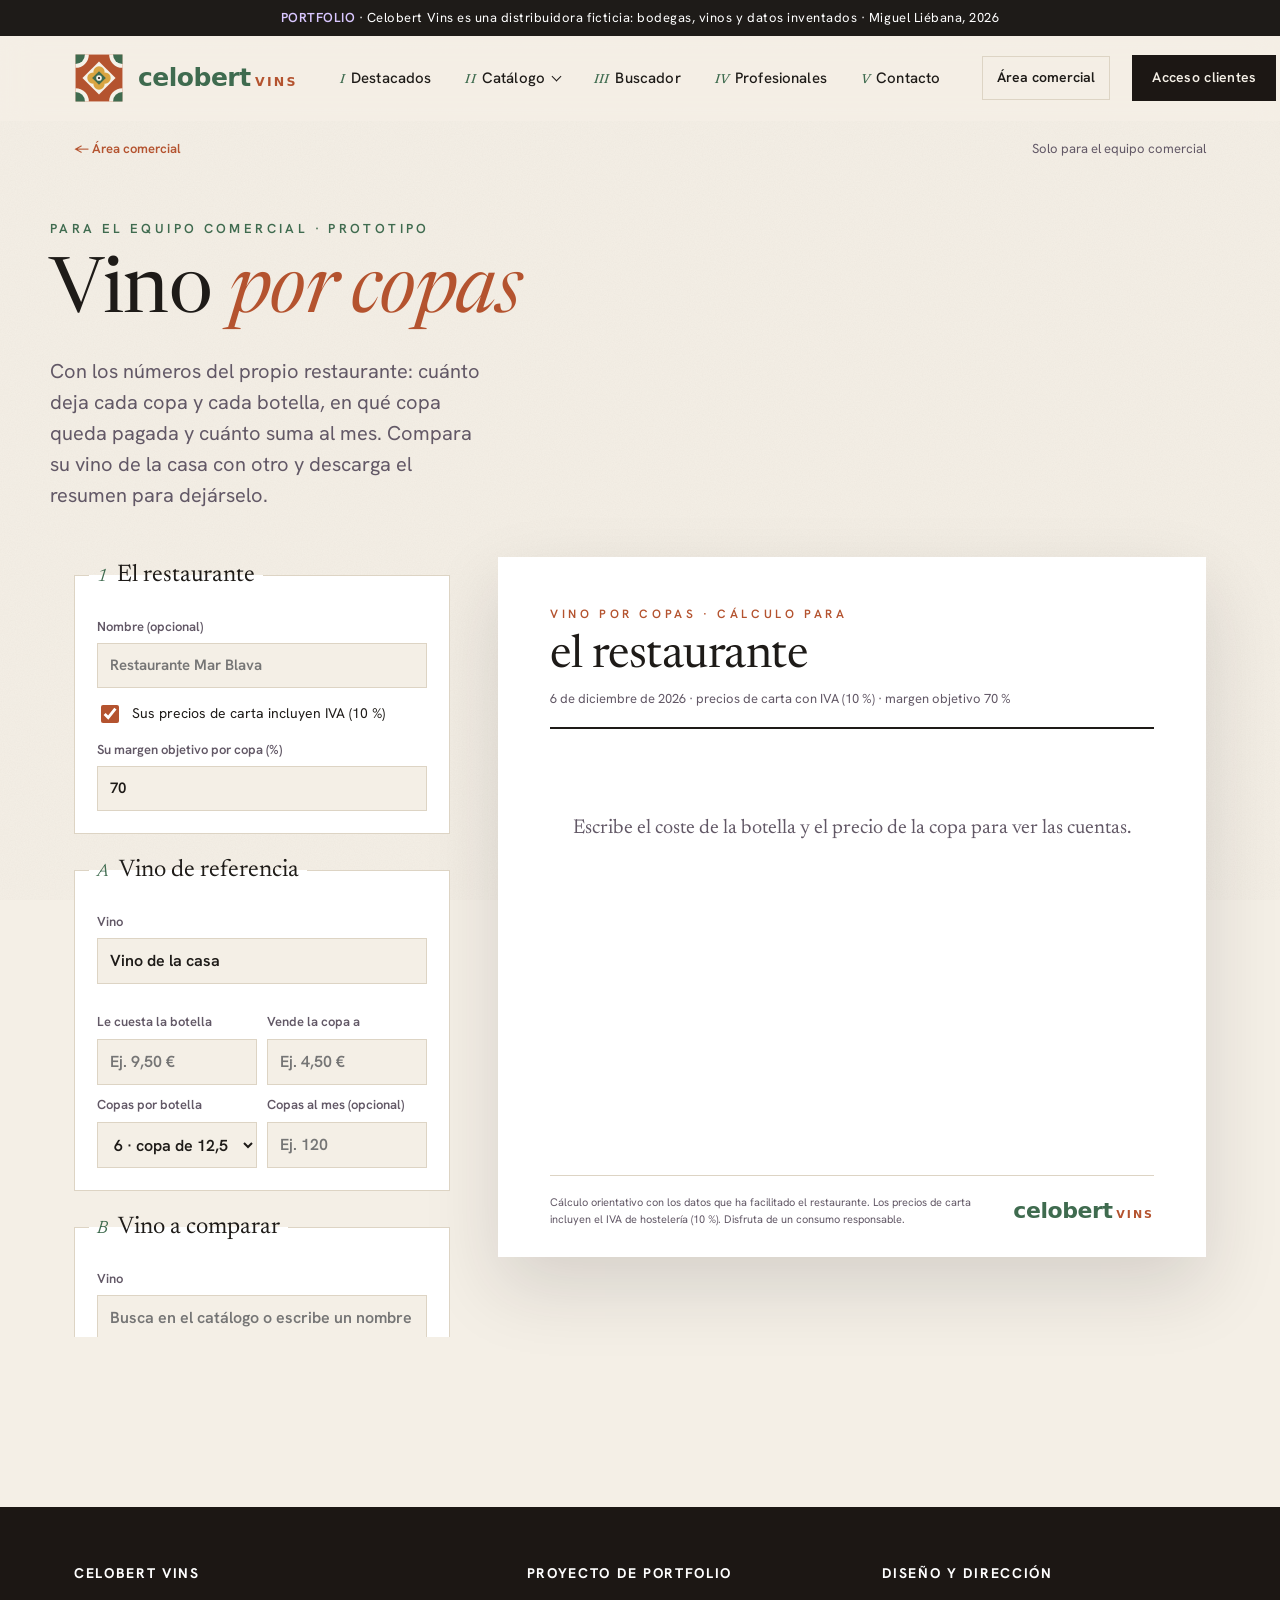
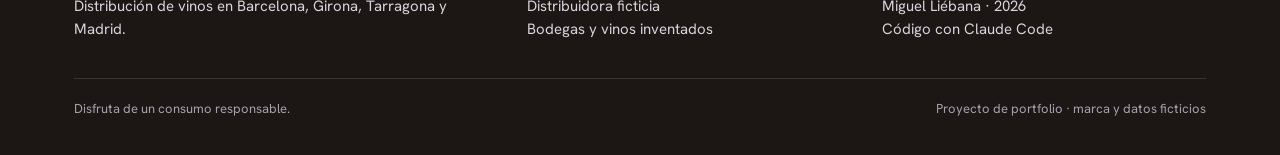
==== calculadora.html @ 27b7e209 "Área comercial y calculadora de vino por copas Co-Authored-By: Claude Opus 5.5 <noreply@anthropic.co" ====
<!doctype html>
<html lang="es">
<head>
  <meta charset="utf-8" />
  <meta name="viewport" content="width=device-width, initial-scale=1" />
  <meta name="robots" content="noindex, nofollow" />
  <title>Vino por copas · Celobert Vins (portfolio)</title>
  <link rel="preconnect" href="https://fonts.googleapis.com" />
  <link rel="preconnect" href="https://fonts.gstatic.com" crossorigin />
  <link href="https://fonts.googleapis.com/css2?family=Newsreader:ital,opsz,wght@0,6..72,300..700;1,6..72,300..700&family=Hanken+Grotesk:ital,wght@0,400..700;1,400..700&display=swap" rel="stylesheet" />
  <link rel="stylesheet" href="styles.css" />
</head>
<body class="cp-page" data-brand="celobert" data-brand-name="Celobert Vins" data-brand-word="celobert<small>vins</small>">
  <div class="proposal"><b>PORTFOLIO</b> · Celobert Vins es una distribuidora ficticia: bodegas, vinos y datos inventados · Miguel Liébana, 2026</div>
  <header class="top" id="top"></header>

  <main>
    <nav class="team-crumb wrap" aria-label="Área comercial"><a href="comerciales.html">← Área comercial</a><span>Solo para el equipo comercial</span></nav>
    <section class="pp-hero wrap">
      <p class="kicker">Para el equipo comercial · prototipo</p>
      <h1>Vino <em>por copas</em></h1>
      <p class="lead">Con los números del propio restaurante: cuánto deja cada copa y cada botella, en qué copa queda pagada y cuánto suma al mes. Compara su vino de la casa con otro y descarga el resumen para dejárselo.</p>
    </section>
    <section class="pp-layout wrap">
      <aside class="pp-editor" aria-label="Datos del cálculo">
        <fieldset class="cc-step">
          <legend><span>1</span> El restaurante</legend>
          <label class="cc-row">Nombre (opcional)<input id="cp-cliente" placeholder="Restaurante Mar Blava" /></label>
          <label class="cv-check"><input type="checkbox" id="cp-iva" /> Sus precios de carta incluyen IVA (10 %)</label>
          <label class="cc-row">Su margen objetivo por copa (%)<input id="cp-objetivo" inputmode="numeric" placeholder="70" /></label>
        </fieldset>
        <div id="cp-vinos" class="cp-vinos"></div>
        <div class="pp-actions">
          <button type="button" class="btn solid" id="cp-pdf">Descargar el resumen (PDF)</button>
          <button type="button" class="btn ghost" id="cp-reset">Empezar de nuevo</button>
        </div>
        <p class="cc-hint">Todos los datos los pone el restaurante: aquí no hay precios de tarifa ni cifras nuestras.</p>
      </aside>
      <div class="cp-wrap"><article class="cp-sheet" id="cp-sheet" aria-live="polite"></article></div>
    </section>
  </main>
  <footer class="foot" id="contacto">
    <div class="wrap">
      <div class="cols">
        <div><h4>Celobert Vins</h4><p>Distribución de vinos en Barcelona, Girona, Tarragona y Madrid.</p></div>
        <div><h4>Proyecto de portfolio</h4><p>Distribuidora ficticia<br />Bodegas y vinos inventados</p></div>
        <div><h4>Diseño y dirección</h4><p>Miguel Liébana · 2026<br />Código con Claude Code</p></div>
      </div>
      <div class="legal"><span>Disfruta de un consumo responsable.</span><span>Proyecto de portfolio · marca y datos ficticios</span></div>
    </div>
  </footer>

  <script src="catalogo-data.js"></script>
  <script src="carta-data.js"></script>
  <script src="fichas.js"></script>
  <script src="nav.js"></script>
  <script src="marca.js"></script>
  <script src="assets/vendor/html2canvas.min.js"></script>
  <script src="assets/vendor/jspdf.umd.min.js"></script>
  <script src="calculadora.js"></script>
</body>
</html>
---- styles.css ----
/* Celobert Vins (distribuidora ficticia, portfolio) · cal, terracota de baldosa, verde de patio y ocre */
:root {
  --paper: #faf8f4;
  --paper-2: #f2eee6;
  --ink: #1e1b18;
  --ink-2: #5d5563;
  --line: #e6e0d6;
  --purple: #b4532f;
  --purple-2: #c96b45;
  --olive: #3f6b4f;
  --olive-soft: #dfe7d8;
  --serif: "Newsreader", Georgia, serif;
  --sans: "Inter", system-ui, -apple-system, sans-serif;
  --radius: 18px;
  --wrap: 1180px;
}
* { box-sizing: border-box; }
html { scroll-behavior: smooth; }
body { margin: 0; background: var(--paper); color: var(--ink); font-family: var(--sans); font-size: 17px; line-height: 1.55; -webkit-font-smoothing: antialiased; }
img, video { max-width: 100%; display: block; }
a { color: inherit; }
.wrap { max-width: var(--wrap); margin: 0 auto; padding: 0 24px; }

/* franja de propuesta */
.proposal { background: var(--ink); color: #fff; font-size: 13px; letter-spacing: 0.04em; text-align: center; padding: 8px 16px; }
.proposal b { color: #d9c7ff; font-weight: 600; }

/* cabecera */
.top { position: sticky; top: 0; z-index: 10; background: rgba(250, 248, 244, 0.92); backdrop-filter: blur(10px); border-bottom: 1px solid var(--line); }
.top .wrap { display: flex; align-items: center; justify-content: space-between; height: 76px; gap: 16px; }
.brand img { height: 48px; width: auto; mix-blend-mode: multiply; } /* el logo tiene fondo blanco: se funde con el papel */
.nav { display: flex; gap: 28px; font-size: 15px; font-weight: 500; }
.nav a { text-decoration: none; color: var(--ink-2); }
.nav a:hover, .nav a.on { color: var(--purple); }
.pro-btn { text-decoration: none; font-size: 14px; font-weight: 600; color: #fff; background: var(--purple); padding: 10px 18px; border-radius: 999px; white-space: nowrap; }

/* tipografía */
h1, h2, h3 { font-family: var(--serif); font-weight: 500; line-height: 1.08; letter-spacing: -0.01em; margin: 0; }
.kicker { font-size: 13px; font-weight: 600; letter-spacing: 0.22em; text-transform: uppercase; color: var(--olive); margin: 0 0 14px; }
.lead { font-size: 20px; color: var(--ink-2); max-width: 40ch; }

/* botones */
.btn { display: inline-flex; align-items: center; gap: 8px; text-decoration: none; font-weight: 600; font-size: 15px; padding: 13px 22px; border-radius: 999px; border: 1.5px solid var(--purple); color: var(--purple); background: transparent; cursor: pointer; }
.btn.solid { background: var(--purple); color: #fff; }
.btn:hover { transform: translateY(-1px); }
.btns { display: flex; flex-wrap: wrap; gap: 12px; margin-top: 28px; }

/* portada */
.hero { padding: 90px 0 70px; position: relative; overflow: hidden; }
.hero h1 { font-size: clamp(44px, 7vw, 92px); max-width: 13ch; }
.hero h1 em { color: var(--purple); font-style: italic; }
.hero .lead { margin-top: 24px; }
.hero .mandala { position: absolute; right: -120px; top: 40px; width: 560px; opacity: 0.08; pointer-events: none; }
.section { padding: 80px 0; border-top: 1px solid var(--line); }
.section-head { display: flex; justify-content: space-between; align-items: end; gap: 24px; margin-bottom: 36px; flex-wrap: wrap; }
.section-head h2 { font-size: clamp(32px, 4vw, 48px); }

/* tarjetas de vino */
.cards { display: grid; grid-template-columns: repeat(3, 1fr); gap: 24px; }
.card { text-decoration: none; background: #fff; border: 1px solid var(--line); border-radius: var(--radius); overflow: hidden; display: flex; flex-direction: column; transition: transform 0.25s, box-shadow 0.25s; }
.card:hover { transform: translateY(-4px); box-shadow: 0 24px 50px rgba(34, 28, 38, 0.12); }
.card .media { position: relative; aspect-ratio: 4 / 5; background: var(--paper-2); overflow: hidden; }
.card .media video, .card .media img { position: absolute; inset: 0; width: 100%; height: 100%; object-fit: cover; }
.card .media .play { position: absolute; left: 14px; bottom: 14px; font-size: 12px; font-weight: 600; background: rgba(255, 255, 255, 0.9); padding: 6px 12px; border-radius: 999px; }
.card .body { padding: 20px 22px 24px; }
.card .winery { font-size: 13px; font-weight: 600; letter-spacing: 0.14em; text-transform: uppercase; color: var(--olive); }
.card h3 { font-size: 26px; margin: 6px 0 8px; }
.card p { margin: 0; color: var(--ink-2); font-size: 15px; }

/* zonas */
.zones { display: grid; grid-template-columns: repeat(4, 1fr); gap: 16px; }
.zone { border: 1px solid var(--line); border-radius: var(--radius); padding: 22px; background: #fff; }
.zone h3 { font-size: 24px; margin-bottom: 6px; }
.zone p { margin: 0 0 14px; font-size: 14px; color: var(--ink-2); }
.zone a { font-size: 14px; font-weight: 600; color: var(--purple); text-decoration: none; }

/* profesionales */
.pro { background: var(--purple); color: #fff; border-radius: 28px; padding: 56px; display: grid; grid-template-columns: 1.1fr 1fr; gap: 48px; align-items: center; }
.pro .kicker { color: #d9c7ff; }
.pro h2 { font-size: clamp(30px, 3.6vw, 44px); }
.pro ul { list-style: none; padding: 0; margin: 0; display: grid; gap: 14px; }
.pro li { display: flex; gap: 12px; align-items: start; font-size: 16px; }
.pro li::before { content: ""; flex: none; width: 10px; height: 10px; margin-top: 8px; border-radius: 50%; background: #d9c7ff; }
.pro .btn { border-color: #fff; color: #fff; }
.pro .btn.solid { background: #fff; color: var(--purple); }

/* ficha de un vino */
.crumbs { font-size: 14px; color: var(--ink-2); padding: 22px 0 0; }
.crumbs a { text-decoration: none; }
.wine-hero { display: grid; grid-template-columns: 0.9fr 1.1fr; gap: 56px; align-items: center; padding: 36px 0 70px; }
.bottle-stage { position: relative; border-radius: 28px; min-height: 620px; display: flex; align-items: end; justify-content: center; padding: 40px 0 30px; background: radial-gradient(70% 60% at 50% 40%, #fff 0%, var(--paper-2) 100%); overflow: hidden; }
.bottle-stage.dark { background: radial-gradient(70% 60% at 50% 40%, #2a241b 0%, #0d0b08 100%); }
.bottle-stage img { height: 560px; width: auto; position: relative; z-index: 1; filter: drop-shadow(0 24px 30px rgba(0, 0, 0, 0.18)); }
.bottle-stage img.multiply { mix-blend-mode: multiply; filter: none; }
.bottle-stage .glow { position: absolute; width: 70%; height: 60%; top: 15%; border-radius: 50%; filter: blur(40px); opacity: 0.35; }
.wine-hero h1 { font-size: clamp(40px, 5.4vw, 72px); }
.wine-hero .winery { font-family: var(--serif); font-style: italic; font-size: 26px; color: var(--purple); margin: 10px 0 18px; }
.chips { display: flex; flex-wrap: wrap; gap: 8px; margin-top: 20px; }
.chip { font-size: 14px; font-weight: 600; padding: 7px 14px; border-radius: 999px; background: var(--olive-soft); color: #5b5b22; }

.grid-2 { display: grid; grid-template-columns: 1fr 1fr; gap: 56px; }
.sheet { margin: 0; display: grid; grid-template-columns: 190px 1fr; border-top: 1px solid var(--line); }
.sheet dt, .sheet dd { margin: 0; padding: 14px 0; border-bottom: 1px solid var(--line); }
.sheet dt { font-size: 13px; font-weight: 600; letter-spacing: 0.08em; text-transform: uppercase; color: var(--ink-2); padding-right: 16px; }
.notes { list-style: none; padding: 0; margin: 0 0 22px; display: grid; gap: 8px; }
.notes li { font-family: var(--serif); font-size: 24px; }
.notes li:nth-child(even) { font-style: italic; color: var(--purple); }
.quote { margin: 36px 0 0; padding: 28px 30px; border-left: 3px solid var(--olive); background: #fff; border-radius: 0 var(--radius) var(--radius) 0; }
.quote p { font-family: var(--serif); font-style: italic; font-size: 24px; margin: 0 0 10px; }
.quote small { color: var(--ink-2); }
.tags { display: flex; flex-wrap: wrap; gap: 8px; }

/* material para clientes */
.kit { display: grid; grid-template-columns: 340px 1fr; gap: 56px; align-items: center; }
.phone { border-radius: 44px; padding: 12px; background: #17131a; box-shadow: 0 40px 80px rgba(34, 28, 38, 0.25); }
.phone video { border-radius: 34px; width: 100%; aspect-ratio: 9 / 16; object-fit: cover; background: #000; }
.downloads { display: grid; gap: 12px; margin-top: 26px; }
.dl { display: flex; align-items: center; justify-content: space-between; gap: 16px; text-decoration: none; background: #fff; border: 1px solid var(--line); border-radius: 14px; padding: 16px 18px; }
.dl b { display: block; font-size: 16px; }
.dl small { color: var(--ink-2); }
.dl span.go { font-weight: 600; color: var(--purple); white-space: nowrap; }

.more { display: grid; grid-template-columns: repeat(3, 1fr); gap: 24px; }

/* pie */
.foot { margin-top: 80px; background: var(--ink); color: #d8d2dc; padding: 56px 0 36px; font-size: 15px; }
.foot .cols { display: grid; grid-template-columns: 1.3fr 1fr 1fr; gap: 32px; }
.foot h4 { margin: 0 0 10px; color: #fff; font-size: 14px; letter-spacing: 0.12em; text-transform: uppercase; }
.foot p { margin: 0; }
.foot .legal { margin-top: 36px; padding-top: 20px; border-top: 1px solid rgba(255, 255, 255, 0.12); font-size: 13px; color: #a79fae; display: flex; justify-content: space-between; gap: 16px; flex-wrap: wrap; }

/* móvil */
@media (max-width: 900px) {
  .nav { display: none; }
  .cards, .zones { grid-template-columns: 1fr 1fr; }
  .pro, .wine-hero, .grid-2, .kit, .more { grid-template-columns: 1fr; }
  .pro { padding: 36px 26px; }
  .bottle-stage { min-height: 460px; }
  .bottle-stage img { height: 400px; }
  .kit .phone { max-width: 300px; margin: 0 auto; }
  .foot .cols { grid-template-columns: 1fr; }
}
@media (max-width: 560px) {
  body { font-size: 16px; }
  .wrap { padding: 0 16px; }
  .top .wrap { height: 64px; }
  .brand img { height: 38px; }
  .hero { padding: 56px 0 44px; }
  .hero .mandala { width: 360px; right: -140px; opacity: 0.045; }
  .cards, .zones { grid-template-columns: 1fr; }
  .section { padding: 56px 0; }
  .sheet { grid-template-columns: 1fr; }
  .sheet dt { border-bottom: 0; padding-bottom: 0; }
  .sheet dd { padding-top: 4px; }
}

/* ---------- logo vectorial: el mandala redibujado + el nombre (Verdana, como el original) ---------- */
.brand { display: inline-flex; align-items: center; gap: 12px; text-decoration: none; }
.brand-mark { width: 46px; height: 46px; display: block; }
.brand-mark svg, .mandala svg, .intro-mark svg { width: 100%; height: 100%; display: block; overflow: visible; }
.brand-word { font-family: Verdana, "DejaVu Sans", sans-serif; font-weight: 700; font-size: 23px; letter-spacing: -0.02em; color: #3f6b4f; }
.hero .mandala { width: 560px; height: 560px; }
@media (max-width: 560px) {
  .brand-mark { width: 36px; height: 36px; }
  .brand-word { font-size: 19px; }
  .hero .mandala { width: 360px; height: 360px; }
}

/* ---------- entrada (solo en la portada, con GSAP) ---------- */
#intro { display: none; }
.js-intro #intro { display: flex; position: fixed; inset: 0; z-index: 100; background: var(--paper); flex-direction: column; align-items: center; justify-content: center; gap: 4vmin; }
.js-intro body { overflow: hidden; }
.intro-mark { width: min(62vmin, 520px); height: min(62vmin, 520px); }
.intro-word { font-family: Verdana, "DejaVu Sans", sans-serif; font-weight: 700; font-size: min(9vmin, 76px); letter-spacing: -0.02em; color: #3f6b4f; }
.intro-skip { position: absolute; right: 24px; bottom: 24px; font: 600 14px var(--sans); color: var(--ink-2); background: transparent; border: 1px solid var(--line); border-radius: 999px; padding: 8px 16px; cursor: pointer; }

/* mientras carga la animación, lo que va a entrar animado no parpadea */
.js-anim .hero .kicker, .js-anim .hero h1, .js-anim .hero .lead, .js-anim .hero .btns { visibility: hidden; }

/* ================= catálogo ================= */
.sr { position: absolute; width: 1px; height: 1px; overflow: hidden; clip: rect(0 0 0 0); }
.cat-hero { padding: 56px 0 30px; }
.cat-hero h1 { font-size: clamp(42px, 6vw, 76px); }
.cat-hero h1 em { color: var(--purple); }
.cat-hero .lead { margin-top: 14px; }
.zone-tabs { display: flex; gap: 8px; flex-wrap: wrap; margin-top: 24px; }
.zone-tabs a { text-decoration: none; font-weight: 600; font-size: 15px; padding: 9px 18px; border-radius: 999px; border: 1.5px solid var(--line); color: var(--ink-2); background: #fff; }
.zone-tabs a.on { border-color: var(--purple); color: #fff; background: var(--purple); }
.zone-note { margin-top: 14px; font-size: 14px; color: var(--olive); }

.cat-bar { position: sticky; top: 76px; z-index: 8; background: rgba(250, 248, 244, 0.95); backdrop-filter: blur(10px); border-top: 1px solid var(--line); border-bottom: 1px solid var(--line); }
.cat-bar .wrap { display: grid; grid-template-columns: minmax(220px, 1.2fr) 2fr auto; gap: 14px; align-items: center; padding-top: 14px; padding-bottom: 14px; }
.cat-search input { width: 100%; font: inherit; padding: 12px 16px; border-radius: 999px; border: 1.5px solid var(--line); background: #fff; }
.cat-search input:focus { outline: none; border-color: var(--purple); }
.cat-filters { display: flex; gap: 10px; align-items: center; flex-wrap: wrap; }
.cat-filters select { font: inherit; font-size: 14px; padding: 9px 12px; border-radius: 10px; border: 1.5px solid var(--line); background: #fff; max-width: 220px; }
.chips.country { margin: 0; }
.chips.country button { font: 600 13px var(--sans); padding: 8px 13px; border-radius: 999px; border: 1.5px solid var(--line); background: #fff; color: var(--ink-2); cursor: pointer; }
.chips.country button.on { background: var(--olive); border-color: var(--olive); color: #fff; }
.cat-tools { display: flex; gap: 10px; align-items: center; }
.toggle { display: inline-flex; background: #fff; border: 1.5px solid var(--line); border-radius: 999px; padding: 3px; }
.toggle button { font: 600 13px var(--sans); border: 0; background: transparent; padding: 8px 12px; border-radius: 999px; cursor: pointer; color: var(--ink-2); white-space: nowrap; }
.toggle button.on { background: var(--ink); color: #fff; }
.cat-tools .btn { padding: 10px 16px; font-size: 14px; }

.cat-featured { padding-top: 36px; }
.feat-head { display: flex; align-items: baseline; justify-content: space-between; gap: 16px; flex-wrap: wrap; }
.feat-head .hint { margin: 0; color: var(--ink-2); font-size: 14px; }
.feat-row { display: grid; grid-template-columns: repeat(3, 1fr); gap: 16px; margin-top: 6px; }
.feat { display: flex; align-items: center; gap: 16px; text-decoration: none; background: #fff; border: 1px solid var(--line); border-radius: var(--radius); padding: 14px 18px; transition: transform 0.25s, box-shadow 0.25s; }
.feat:hover { transform: translateY(-3px); box-shadow: 0 18px 36px rgba(34, 28, 38, 0.1); }
.feat img { height: 110px; width: auto; }
.feat img.multiply { mix-blend-mode: multiply; }
.feat small { display: block; font-size: 12px; font-weight: 600; letter-spacing: 0.1em; text-transform: uppercase; color: var(--olive); }
.feat b { display: block; font-family: var(--serif); font-weight: 500; font-size: 20px; line-height: 1.15; margin: 4px 0 6px; }
.feat em { font-style: normal; font-size: 13px; font-weight: 600; color: var(--purple); }

#results { padding-top: 26px; }
.winery { margin: 0 0 34px; }
.winery.hide, .bottle-card.hide { display: none; }
.winery-head { display: flex; align-items: center; gap: 16px; padding-bottom: 12px; border-bottom: 1px solid var(--line); margin-bottom: 14px; }
.wphoto { width: 92px; height: 58px; border-radius: 12px; background: center/cover var(--paper-2); flex: none; }
.wphoto.empty { background: var(--olive-soft); }
.wtext { flex: 1; min-width: 0; }
.wtext b { display: block; font-family: var(--serif); font-weight: 500; font-size: 26px; line-height: 1.1; }
.wtext small { color: var(--ink-2); font-size: 14px; }
.wcount { font-size: 13px; color: var(--ink-2); white-space: nowrap; }
.bottles { display: flex; gap: 12px; overflow-x: auto; padding: 4px 2px 14px; scroll-snap-type: x proximity; }
.bottles.grid { display: grid; grid-template-columns: repeat(auto-fill, minmax(132px, 1fr)); overflow: visible; gap: 14px; }
.bottle-card { flex: 0 0 132px; scroll-snap-align: start; display: flex; flex-direction: column; align-items: center; gap: 8px; text-align: center; font: inherit; background: #fff; border: 1px solid var(--line); border-radius: 16px; padding: 14px 10px 12px; cursor: pointer; transition: transform 0.25s, box-shadow 0.25s, border-color 0.25s; }
.bottle-card:hover { transform: translateY(-4px); box-shadow: 0 16px 30px rgba(34, 28, 38, 0.12); border-color: #d9cfe0; }
.bimg { height: 170px; display: flex; align-items: end; justify-content: center; }
.bimg img { max-height: 170px; width: auto; transition: transform 0.35s; }
.bottle-card:hover .bimg img { transform: translateY(-4px) rotate(-2deg); }
.bname { font-size: 14px; font-weight: 500; line-height: 1.25; color: var(--ink); }
.bottle-card small { font-size: 11px; color: var(--olive); font-weight: 600; letter-spacing: 0.04em; }
.cat-empty { padding: 30px 0; color: var(--ink-2); }
.linkish { font: inherit; color: var(--purple); background: none; border: 0; text-decoration: underline; cursor: pointer; }
.cat-source { font-size: 13px; color: var(--ink-2); margin-top: 20px; }

/* pedido */
.order-fab { position: fixed; right: 24px; bottom: 24px; z-index: 30; font: 600 15px var(--sans); color: #fff; background: var(--ink); border: 0; border-radius: 999px; padding: 14px 20px; box-shadow: 0 14px 30px rgba(34, 28, 38, 0.3); cursor: pointer; display: flex; gap: 10px; align-items: center; }
.order-fab b { display: inline-grid; place-items: center; min-width: 26px; height: 26px; border-radius: 999px; background: #fff; color: var(--ink); font-size: 13px; }
.order-fab.has { background: var(--purple); }
.order-fab.has b { color: var(--purple); }
.scrim { position: fixed; inset: 0; z-index: 40; background: rgba(34, 28, 38, 0.45); }
body.locked { overflow: hidden; }
.drawer { position: fixed; top: 0; right: 0; bottom: 0; z-index: 50; width: min(440px, 100%); background: var(--paper); box-shadow: -20px 0 50px rgba(0, 0, 0, 0.2); display: flex; flex-direction: column; }
.drawer-head { display: flex; justify-content: space-between; align-items: center; padding: 22px 24px; border-bottom: 1px solid var(--line); }
.drawer-head h2 { font-size: 30px; }
.x { font-size: 28px; line-height: 1; width: 40px; height: 40px; border-radius: 50%; border: 1px solid var(--line); background: #fff; cursor: pointer; }
#order-list { flex: 1; overflow-y: auto; padding: 10px 24px; }
.o-row { display: grid; grid-template-columns: 44px 1fr auto auto; gap: 12px; align-items: center; padding: 12px 0; border-bottom: 1px solid var(--line); }
.o-row img { height: 64px; width: auto; justify-self: center; }
.o-row b { display: block; font-size: 15px; font-weight: 600; line-height: 1.2; }
.o-row small { color: var(--ink-2); font-size: 13px; }
.o-row .x { width: 32px; height: 32px; font-size: 20px; }
.qty { display: inline-flex; align-items: center; gap: 8px; }
.qty button { width: 30px; height: 30px; border-radius: 50%; border: 1.5px solid var(--line); background: #fff; font-size: 16px; cursor: pointer; }
.qty span { min-width: 22px; text-align: center; font-weight: 600; }
.drawer-foot { padding: 18px 24px 24px; border-top: 1px solid var(--line); display: grid; gap: 10px; }
.drawer-foot label { display: grid; gap: 4px; font-size: 13px; font-weight: 600; color: var(--ink-2); }
.drawer-foot input, .drawer-foot select, .drawer-foot textarea { font: inherit; font-weight: 400; color: var(--ink); padding: 10px 12px; border-radius: 10px; border: 1.5px solid var(--line); background: #fff; }
.drawer-foot .btns { margin-top: 6px; }
.ok { color: var(--olive); font-weight: 600; font-size: 14px; }
.empty { color: var(--ink-2); padding: 20px 0; }

/* ficha rápida */
.modal { position: fixed; inset: 0; z-index: 45; display: grid; place-items: center; padding: 20px; }
.modal[hidden] { display: none; }
.modal-card { position: relative; width: min(860px, 100%); max-height: calc(100vh - 40px); overflow: auto; background: var(--paper); border-radius: 28px; display: grid; grid-template-columns: 0.8fr 1.2fr; box-shadow: 0 40px 90px rgba(0, 0, 0, 0.3); }
.modal-card > .x { position: absolute; top: 16px; right: 16px; z-index: 2; }
.modal-bottle { background: radial-gradient(70% 60% at 50% 45%, #fff 0%, var(--paper-2) 100%); display: flex; align-items: end; justify-content: center; padding: 36px 20px 26px; border-radius: 28px 0 0 28px; min-height: 420px; }
.modal-bottle img { max-height: 380px; width: auto; filter: drop-shadow(0 20px 24px rgba(0, 0, 0, 0.15)); }
.modal-body { padding: 44px 36px 32px; }
.modal-body h2 { font-size: clamp(30px, 3.4vw, 42px); }
.modal-body .winery { font-family: var(--serif); font-style: italic; font-size: 22px; color: var(--purple); margin: 8px 0 14px; }
.modal-body .qty { margin: 24px 0 4px; }
.modal-body .qty small { color: var(--ink-2); }
.modal-body .btns { margin-top: 18px; }

@media (max-width: 1080px) {
  .cat-bar .wrap { grid-template-columns: 1fr; }
  .feat-row { grid-template-columns: 1fr; }
}
@media (max-width: 700px) {
  .cat-bar { position: static; }
  .cat-filters select { max-width: none; flex: 1 1 45%; }
  .modal-card { grid-template-columns: 1fr; }
  .modal-bottle { min-height: 260px; border-radius: 28px 28px 0 0; }
  .modal-bottle img { max-height: 230px; }
  .modal-body { padding: 24px 22px 26px; }
  .order-fab { right: 16px; bottom: 16px; }
  .wtext b { font-size: 21px; }
  .wphoto { width: 64px; height: 44px; }
}

/* ================= PDF (imprimir) ================= */
@media print {
  @page { margin: 14mm; }
  body { background: #fff; font-size: 11pt; }
  .proposal, .top, .cat-bar, .zone-tabs, .zone-note, .cat-featured, .order-fab, .drawer, .scrim, .modal, #contacto, .foot, .cat-empty { display: none !important; }
  .cat-hero { padding: 0 0 10pt; }
  .cat-hero h1 { font-size: 26pt; }
  .cat-hero .lead { font-size: 11pt; }
  .winery { break-inside: avoid; margin-bottom: 12pt; }
  .winery-head { margin-bottom: 6pt; }
  .wphoto { display: none; }
  .wtext b { font-size: 14pt; }
  .bottles, .bottles.grid { display: grid !important; grid-template-columns: repeat(6, 1fr); overflow: visible; gap: 6pt; padding: 0; }
  .bottle-card { border: 0; padding: 2pt; box-shadow: none !important; transform: none !important; }
  .bimg, .bimg img { height: 70pt; max-height: 70pt; }
  .bname { font-size: 8pt; }
  .bottle-card.hide, .winery.hide { display: none !important; }
  /* solo el pedido */
  body.print-order main, body.print-order .order-fab { display: none !important; }
  body.print-order .drawer { display: block !important; position: static; box-shadow: none; width: 100%; }
  body.print-order .drawer[hidden] { display: block !important; }
  body.print-order .drawer .x, body.print-order .drawer .btns, body.print-order .qty button, body.print-order .ok { display: none !important; }
}

/* que «hidden» gane al display del panel y del fondo oscuro */
.drawer[hidden], .scrim[hidden], .order-fab[hidden] { display: none; }

/* «hidden» siempre oculta, aunque el elemento tenga su propio display (botones, paneles…) */
[hidden] { display: none !important; }
.print-only { display: none; }
@media print { .print-only { display: block; font-size: 10pt; color: #5d5563; margin: 4pt 0 0; } .cat-hero .lead { display: none; } }
@media (max-width: 700px) { .cat-source { padding-bottom: 90px; } }
.platform-tip { position: fixed; left: 50%; bottom: 96px; z-index: 300; transform: translate(-50%, 20px); opacity: 0; pointer-events: none; max-width: min(520px, calc(100% - 32px)); background: var(--ink); color: #fff; font-size: 15px; padding: 14px 20px; border-radius: 14px; box-shadow: 0 16px 40px rgba(0, 0, 0, 0.3); transition: opacity 0.3s, transform 0.3s; text-align: center; }
.platform-tip.show { opacity: 1; transform: translate(-50%, 0); }
.drawer-foot .btns { display: grid; grid-template-columns: 1fr 1fr; }
.drawer-foot .btns #o-platform { grid-column: 1 / -1; }

/* reel de bodega */
.reel-btn { font: 600 13px var(--sans); color: #fff; background: var(--ink); border: 0; border-radius: 999px; padding: 9px 16px; cursor: pointer; white-space: nowrap; display: inline-flex; gap: 8px; align-items: center; transition: transform 0.2s, background 0.2s; }
.reel-btn span { color: #ff8a80; font-size: 11px; }
.reel-btn:hover { transform: translateY(-1px); background: var(--purple); }
.feat-reel { font: inherit; text-align: left; cursor: pointer; background: var(--ink); border-color: var(--ink); color: #fff; }
.feat-reel img { height: 110px; width: auto; aspect-ratio: 9 / 16; object-fit: cover; border-radius: 8px; }
.feat-reel small { color: #d9c7ff; }
.feat-reel b { color: #fff; }
.feat-reel em { color: #ff8a80; }
.feat-row { grid-template-columns: repeat(4, 1fr); }
.reel-card { grid-template-columns: 340px 1fr; align-items: center; }
.reel-phone { padding: 30px 0 30px 34px; }
.reel-phone .phone { box-shadow: 0 30px 60px rgba(34, 28, 38, 0.3); }
@media (max-width: 1080px) { .feat-row { grid-template-columns: 1fr 1fr; } }
@media (max-width: 700px) {
  .feat-row { grid-template-columns: 1fr; }
  .reel-card { grid-template-columns: 1fr; }
  .reel-phone { padding: 56px 40px 0; }
  .winery-head { flex-wrap: wrap; }
  .reel-btn { order: 3; }
}
@media print { .reel-btn, .reel-modal { display: none !important; } }

/* =====================================================================
   DIRECCIÓN «REVISTA DE VINO · CALEIDOSCOPIO» (sustituye a la base genérica)
   Lino en vez de blanco, tinta berenjena, el oliva del logo como acento y el morado solo en detalles.
   Newsreader para titulares y Hanken Grotesk para el texto.
   ===================================================================== */
:root {
  --paper: #f4efe6;
  --paper-2: #ebe4d6;
  --ink: #1e1b18;
  --ink-2: #625866;
  --line: #ddd4c4;
  --night: #1c1714;
  --night-2: #2a221c;
  --purple: #b4532f;
  --olive: #3f6b4f;
  --olive-soft: #dfe7d8;
  --gold: #d9a441;
  --serif: "Newsreader", Georgia, serif;
  --sans: "Hanken Grotesk", "Helvetica Neue", sans-serif;
}
body { background: var(--paper); }
body::before { /* grano de papel en toda la web */
  content: ""; position: fixed; inset: 0; z-index: 0; pointer-events: none; opacity: 0.35; mix-blend-mode: multiply;
  background-image: url("data:image/svg+xml,%3Csvg xmlns='http://www.w3.org/2000/svg' width='220' height='220'%3E%3Cfilter id='n'%3E%3CfeTurbulence type='fractalNoise' baseFrequency='0.85' numOctaves='2' stitchTiles='stitch'/%3E%3CfeColorMatrix values='0 0 0 0 0.35 0 0 0 0 0.3 0 0 0 0 0.28 0 0 0 0.16 0'/%3E%3C/filter%3E%3Crect width='220' height='220' filter='url(%23n)'/%3E%3C/svg%3E");
}
main, header, footer, section, .proposal { position: relative; z-index: 1; }
h1, h2, h3 { font-family: var(--serif); font-variation-settings: "SOFT" 50, "WONK" 1; font-weight: 400; }
h1 em, h2 em, h3 em { font-style: italic; font-variation-settings: "SOFT" 100, "WONK" 1; }
.kicker { color: var(--olive); letter-spacing: 0.26em; }
.top { background: rgba(244, 239, 230, 0.86); border-bottom-color: var(--line); }
.nav a:hover, .nav a.on { color: var(--ink); }
.pro-btn { background: var(--night); }
.pro-btn:hover { background: var(--purple); }
.btn { border-color: var(--ink); color: var(--ink); border-radius: 0; letter-spacing: 0.02em; padding: 14px 24px; transition: background 0.25s, color 0.25s, border-color 0.25s, transform 0.25s; }
.btn:hover { background: var(--ink); color: var(--paper); transform: none; }
.btn.solid { background: var(--night); border-color: var(--night); color: var(--paper); }
.btn.solid:hover { background: var(--purple); border-color: var(--purple); }
.btn.ghost { background: transparent; }
.btn.light { border-color: rgba(244, 239, 230, 0.6); color: var(--paper); }
.btn.solid.light { background: var(--gold); border-color: var(--gold); color: var(--night); }
.btn.solid.light:hover { background: var(--paper); border-color: var(--paper); }
.chip { background: var(--olive-soft); color: #4e4e1c; border-radius: 0; }
.ed-num { font-family: var(--serif); font-style: italic; font-variation-settings: "SOFT" 100, "WONK" 1; font-size: 30px; color: var(--olive); margin: 0 0 6px; }
.ed-num.light { color: var(--gold); }
.ed-chapter { display: grid; grid-template-columns: 70px 1fr; column-gap: 18px; align-items: baseline; margin-bottom: 56px; }
.ed-chapter h2 { font-size: clamp(40px, 5.2vw, 76px); }
.ed-chapter h2 em { color: var(--purple); }
.ed-chapter .lead { grid-column: 2; margin-top: 14px; }

/* ---------- I. portada oscura con el caleidoscopio ---------- */
.ed-hero { background: radial-gradient(90% 80% at 75% 40%, var(--night-2) 0%, var(--night) 70%); color: var(--paper); padding: 90px 0 0; overflow: hidden; }
.ed-hero .mandala { display: none; }
.ed-hero-grid { display: grid; grid-template-columns: 1.05fr 0.95fr; gap: 40px; align-items: center; min-height: 640px; }
.ed-hero h1 { font-size: clamp(50px, 6.6vw, 104px); line-height: 0.98; max-width: 12ch; color: var(--paper); }
.ed-hero h1 em { color: var(--gold); }
.ed-hero .kicker { color: var(--gold); }
.ed-hero .lead { color: #cfc5d2; }
.ed-hero .btn { border-color: rgba(244, 239, 230, 0.55); color: var(--paper); }
.ed-hero .btn.solid { background: var(--gold); border-color: var(--gold); color: var(--night); }
.ed-hero .btn:hover { background: var(--paper); color: var(--night); }
.ed-kaleido { position: relative; margin: 0; justify-self: center; width: min(560px, 42vw); aspect-ratio: 1; }
.ed-kaleido canvas { position: absolute; inset: 7%; width: 86%; height: 86%; border-radius: 50%; box-shadow: 0 0 0 1px rgba(217, 164, 65, 0.5), 0 40px 120px rgba(180, 83, 47, 0.35); }
.ed-ring { position: absolute; inset: 0; width: 100%; height: 100%; animation: ed-spin 60s linear infinite; }
.ed-ring text { font: 600 7.2px var(--sans); letter-spacing: 0.32em; fill: var(--gold); }
.ed-kaleido figcaption { position: absolute; left: 0; right: 0; bottom: -34px; text-align: center; font-size: 13px; color: #a99fae; font-style: italic; }
@keyframes ed-spin { to { transform: rotate(360deg); } }
.ed-ribbon { margin-top: 80px; border-top: 1px solid rgba(217, 164, 65, 0.25); padding: 22px 0; overflow: hidden; white-space: nowrap; }
.ed-ribbon-track { display: inline-flex; gap: 28px; align-items: center; animation: ed-marquee 90s linear infinite; }
.ed-ribbon a { text-decoration: none; transition: color 0.2s; font-family: var(--serif); font-style: italic; font-variation-settings: "SOFT" 100, "WONK" 1; font-size: 30px; color: var(--paper); }
.ed-ribbon i { font-style: normal; color: var(--gold); font-size: 14px; }
@keyframes ed-marquee { to { transform: translateX(-50%); } }

/* ---------- II. la pared de botellas ---------- */
.ed-wall { padding: 110px 0 70px; overflow: hidden; }
.ed-wall-head { display: grid; grid-template-columns: 70px 1fr auto; column-gap: 18px; align-items: baseline; margin-bottom: 50px; }
.ed-wall-head h2 { font-size: clamp(38px, 5vw, 72px); }
.ed-wall-head h2 em { color: var(--purple); }
.ed-shelf { overflow: hidden; padding: 6px 0 22px; border-bottom: 1px solid var(--line); }
.ed-shelf + .ed-shelf { margin-top: 26px; }
.ed-shelf-track { display: inline-flex; gap: 34px; align-items: end; animation: ed-marquee 70s linear infinite; padding-left: 34px; }
.ed-shelf.reverse .ed-shelf-track { animation-direction: reverse; animation-duration: 80s; }
.ed-shelf:hover .ed-shelf-track { animation-play-state: paused; }
.ed-bottle { display: flex; flex-direction: column; align-items: center; gap: 10px; width: 96px; text-decoration: none; }
.ed-bottle img { height: 200px; width: auto; transition: transform 0.4s cubic-bezier(0.22, 1, 0.36, 1); }
.ed-bottle span { font-size: 12px; line-height: 1.25; text-align: center; color: var(--ink-2); opacity: 0; transition: opacity 0.3s; }
.ed-bottle:hover img { transform: translateY(-10px) rotate(-3deg); }
.ed-bottle:hover span { opacity: 1; }

/* ---------- III. páginas de revista ---------- */
.ed-spreads { padding: 110px 0 60px; }
.ed-spread { display: grid; grid-template-columns: 1.1fr 0.9fr; gap: 70px; align-items: center; margin-bottom: 120px; }
.ed-spread.flip .ed-spread-media { order: 2; }
.ed-spread-media { position: relative; display: block; aspect-ratio: 4 / 5; background: var(--paper-2); overflow: visible; }
.ed-spread-media video { position: absolute; inset: 0; width: 100%; height: 100%; object-fit: cover; }
.ed-spread-bottle { position: absolute; right: -40px; bottom: -36px; height: 72%; width: auto; filter: drop-shadow(0 30px 30px rgba(0, 0, 0, 0.35)); transition: transform 0.6s cubic-bezier(0.22, 1, 0.36, 1); }
.ed-spread.flip .ed-spread-bottle { right: auto; left: -40px; }
.ed-spread-bottle.multiply { filter: none; mix-blend-mode: multiply; background: transparent; }
.ed-spread-media:hover .ed-spread-bottle { transform: translateY(-14px) rotate(-2deg); }
.ed-spread-n { font-family: var(--serif); font-style: italic; font-variation-settings: "SOFT" 100, "WONK" 1; font-size: 120px; line-height: 0.8; color: var(--accent); margin: 0 0 18px; }
.ed-spread h3 { font-size: clamp(36px, 4vw, 60px); line-height: 1.02; }
.ed-spread-hook { font-family: var(--serif); font-size: 24px; line-height: 1.4; color: var(--ink-2); margin: 18px 0 22px; }
.ed-link { display: inline-flex; gap: 10px; margin-top: 26px; font-weight: 600; text-decoration: none; border-bottom: 1px solid var(--ink); padding-bottom: 4px; }
.ed-link span { transition: transform 0.3s; }
.ed-link:hover span { transform: translateX(6px); }

/* ---------- IV. índice de zonas ---------- */
.ed-index { padding: 100px 0; border-top: 1px solid var(--line); }
.ed-zones { list-style: none; padding: 0; margin: 0; border-top: 1px solid var(--ink); }
.ed-zones a { display: grid; grid-template-columns: 90px 1fr auto; align-items: baseline; gap: 20px; padding: 26px 0; border-bottom: 1px solid var(--ink); text-decoration: none; position: relative; overflow: hidden; }
.ed-zones a::before { content: ""; position: absolute; inset: 0; background: var(--night); transform: scaleY(0); transform-origin: bottom; transition: transform 0.45s cubic-bezier(0.22, 1, 0.36, 1); z-index: -1; }
.ed-zones a:hover::before { transform: scaleY(1); }
.ed-zones a:hover { color: var(--paper); }
.z-n { font-size: 15px; font-weight: 600; letter-spacing: 0.2em; color: var(--olive); padding-left: 10px; }
.z-name { font-family: var(--serif); font-variation-settings: "SOFT" 50, "WONK" 1; font-size: clamp(44px, 6vw, 92px); line-height: 1; transition: transform 0.45s cubic-bezier(0.22, 1, 0.36, 1); }
.ed-zones a:hover .z-name { transform: translateX(24px); font-style: italic; }
.z-go { font-weight: 600; padding-right: 10px; opacity: 0.6; }

/* ---------- V. profesionales, en oscuro ---------- */
.ed-pro { background: var(--night); color: var(--paper); padding: 110px 0; }
.ed-pro-grid { display: grid; grid-template-columns: 1fr 1fr; gap: 80px; align-items: start; }
.ed-pro h2 { font-size: clamp(38px, 4.6vw, 66px); color: var(--paper); }
.ed-pro h2 em { color: var(--gold); }
.ed-pro-list { list-style: none; counter-reset: p; padding: 0; margin: 0; }
.ed-pro-list li { counter-increment: p; display: grid; grid-template-columns: 60px 1fr; padding: 24px 0; border-top: 1px solid rgba(217, 164, 65, 0.3); }
.ed-pro-list li::before { content: counter(p, decimal-leading-zero); font-weight: 600; color: var(--gold); letter-spacing: 0.1em; grid-row: span 2; }
.ed-pro-list b { font-family: var(--serif); font-weight: 400; font-size: 28px; }
.ed-pro-list span { color: #cfc5d2; }

/* contacto y pie con la misma paleta */
#contacto .zone { border-radius: 0; }
#contacto h2 em { color: var(--purple); }
.foot { background: var(--night); }

/* las otras páginas heredan la paleta */
.cat-hero h1 em, .wine-hero .winery { color: var(--purple); }
.zone-tabs a, .chips.country button, .toggle, .cat-search input, .cat-filters select { border-radius: 0; }
.zone-tabs a.on { background: var(--night); border-color: var(--night); }
.bottle-card, .feat, .wphoto, .modal-card, .bottle-stage, .sheet, .dl, .zone { border-radius: 0 !important; }
.order-fab { border-radius: 0; background: var(--night); }
.order-fab.has { background: var(--purple); }

@media (max-width: 900px) {
  .ed-hero-grid { grid-template-columns: 1fr; min-height: 0; }
  .ed-kaleido { width: min(420px, 86vw); margin-top: 20px; }
  .ed-spread, .ed-pro-grid { grid-template-columns: 1fr; gap: 40px; }
  .ed-spread.flip .ed-spread-media { order: 0; }
  .ed-spread-bottle { right: -10px; height: 60%; }
  .ed-spread.flip .ed-spread-bottle { left: -10px; }
  .ed-wall-head { grid-template-columns: 1fr; }
  .ed-chapter { grid-template-columns: 1fr; }
  .ed-chapter .lead { grid-column: 1; }
}
@media (max-width: 560px) {
  .ed-hero { padding-top: 50px; }
  .ed-ribbon a { font-size: 22px; }
  .ed-bottle img { height: 150px; }
  .ed-zones a { grid-template-columns: 50px 1fr; }
  .z-go { display: none; }
  .ed-spread-n { font-size: 84px; }
  .ed-spread { margin-bottom: 80px; }
}
@media (prefers-reduced-motion: reduce) {
  .ed-ribbon-track, .ed-shelf-track, .ed-ring { animation: none; }
}
/* fondo propio en las secciones con botellas fundidas («multiply» necesita algo detrás) */
.ed-spreads, .ed-wall, .ed-index { background: var(--paper); }
.ed-kaleido canvas { filter: saturate(1.15) contrast(1.08); }
/* el mandala oficial en la portada (sustituye al caleidoscopio de fotos) */
.ed-mandala { position: absolute; inset: 14%; filter: drop-shadow(0 30px 60px rgba(0, 0, 0, 0.45)); }
.ed-mandala svg { width: 100%; height: 100%; overflow: visible; display: block; }
/* ficha de un vino del catálogo */
.wsum { display: block; font-style: normal; font-size: 14px; color: var(--ink-2); margin-top: 4px; max-width: 70ch; }
.cat-wphoto { width: 100%; aspect-ratio: 16 / 9; object-fit: cover; margin: 6px 0 22px; }
.story p { font-family: var(--serif); font-size: 19px; line-height: 1.6; color: var(--ink); margin: 0 0 16px; }
.pending { margin-top: 26px; padding: 22px 24px; background: var(--olive-soft); }
.pending b { font-family: var(--serif); font-weight: 500; font-size: 22px; }
.pending p { margin: 8px 0 16px; color: var(--ink-2); font-size: 15px; }
.bottles.sib { flex-wrap: nowrap; }
a.bottle-card { text-decoration: none; }

/* lo que entra animado desde un lado (y el anillo que gira) no debe ensanchar la página en el móvil */
html, body { overflow-x: clip; }

/* =================== cabecera =================== */
.top { position: sticky; top: 0; z-index: 30; background: rgba(244, 239, 230, 0.9); backdrop-filter: blur(14px) saturate(1.2); border-bottom: 1px solid transparent; transition: transform 0.45s cubic-bezier(0.22, 1, 0.36, 1), background 0.35s, border-color 0.35s, color 0.35s; }
.top.scrolled { border-bottom-color: var(--line); }
.top.hide { transform: translateY(-100%); }
.top .nav-row { display: grid; justify-content: stretch; grid-template-columns: auto 1fr auto; align-items: center; gap: 28px; height: 84px; }
.brand { gap: 14px; }
.brand-mark { width: 50px; height: 50px; }
.brand-word { font-size: 25px; transition: color 0.35s; }
.nav { justify-self: center; display: flex; gap: 6px; font-size: 15px; }
.nav-item { position: relative; }
.nav-item > a { position: relative; display: inline-flex; align-items: baseline; gap: 6px; padding: 12px 14px; color: var(--ink); font-weight: 500; letter-spacing: 0.01em; text-decoration: none; transition: color 0.3s; }
.nav-item > a sup { font-family: var(--serif); font-style: italic; font-variation-settings: "SOFT" 100, "WONK" 1; font-size: 13px; color: var(--olive); transition: color 0.3s; }
.nav-item > a::after { content: ""; position: absolute; left: 14px; right: 14px; bottom: 6px; height: 1.5px; background: currentColor; transform: scaleX(0); transform-origin: right; transition: transform 0.45s cubic-bezier(0.22, 1, 0.36, 1); }
.nav-item > a:hover::after, .nav-item > a.on::after, .nav-item.open > a::after { transform: scaleX(1); transform-origin: left; }
.nav-item > a.on { color: var(--purple); }
.caret { width: 7px; height: 7px; border-right: 1.5px solid currentColor; border-bottom: 1.5px solid currentColor; transform: translateY(-3px) rotate(45deg); margin-left: 2px; transition: transform 0.3s; }
.has-mega.open .caret { transform: translateY(0) rotate(225deg); }
.nav-end { display: flex; align-items: center; gap: 12px; }
.pro-btn { border-radius: 0; padding: 12px 20px; font-size: 14px; letter-spacing: 0.02em; background: var(--night); color: var(--paper); transition: background 0.3s, color 0.3s; }

/* sobre la portada oscura: transparente y en claro */
.top.over-dark { background: transparent; backdrop-filter: none; border-bottom-color: rgba(217, 164, 65, 0.18); }
.top.over-dark .nav-item > a { color: var(--paper); }
.top.over-dark .nav-item > a sup { color: var(--gold); }
.top.over-dark .pro-btn { background: var(--gold); color: var(--night); }
.top.over-dark .burger span { background: var(--paper); }
body:has(.ed-hero) .top { margin-bottom: -84px; } /* la portada sube por debajo de la cabecera */
body:has(.ed-hero) .ed-hero { padding-top: 174px; }

/* panel «Catálogo» */
.mega { position: absolute; top: calc(100% + 10px); left: 50%; width: min(940px, 92vw); transform: translate(-50%, 12px); display: grid; grid-template-columns: 1fr 1.1fr 0.9fr; gap: 34px; padding: 34px; background: var(--paper); color: var(--ink); border: 1px solid var(--line); box-shadow: 0 40px 80px rgba(23, 13, 27, 0.18); opacity: 0; visibility: hidden; transition: opacity 0.3s, transform 0.45s cubic-bezier(0.22, 1, 0.36, 1), visibility 0.3s; }
.mega::before { content: ""; position: absolute; left: 0; right: 0; top: -14px; height: 14px; } /* puente: el ratón no pierde el panel */
.has-mega.open .mega { opacity: 1; visibility: visible; transform: translate(-50%, 0); }
.mega-k { font-size: 12px; font-weight: 600; letter-spacing: 0.24em; text-transform: uppercase; color: var(--olive); margin: 0 0 14px; }
.mega-zones a { display: flex; justify-content: space-between; align-items: baseline; padding: 11px 0; border-bottom: 1px solid var(--line); text-decoration: none; }
.mega-zones a span { font-family: var(--serif); font-size: 26px; transition: transform 0.35s cubic-bezier(0.22, 1, 0.36, 1), color 0.3s; }
.mega-zones a em { font-style: normal; font-size: 13px; color: var(--ink-2); }
.mega-zones a:hover span { transform: translateX(10px); color: var(--purple); font-style: italic; }
.mega-search input { width: 100%; font: inherit; padding: 14px 16px; border: 1.5px solid var(--ink); background: #fff; margin-bottom: 12px; }
.mega-search input:focus { outline: none; border-color: var(--purple); }
.mega-search .btn { width: 100%; justify-content: center; }
.mega-note { font-size: 13px; color: var(--ink-2); margin: 14px 0 0; }
.mega-pick { display: block; text-decoration: none; }
.mega-pick img { width: 100%; aspect-ratio: 4 / 3; object-fit: cover; margin-bottom: 14px; transition: transform 0.6s cubic-bezier(0.22, 1, 0.36, 1); }
.mega-pick:hover img { transform: scale(1.03); }
.mega-pick b { display: block; font-family: var(--serif); font-weight: 400; font-size: 24px; margin-top: -4px; }
.mega-pick small { color: var(--ink-2); }

/* botón de menú (móvil) */
.burger { display: none; width: 46px; height: 46px; border: 0; background: transparent; position: relative; cursor: pointer; z-index: 60; }
.burger span { position: absolute; left: 11px; right: 11px; height: 2px; background: var(--ink); transition: transform 0.45s cubic-bezier(0.22, 1, 0.36, 1), background 0.3s, top 0.45s; }
.burger span:first-child { top: 18px; }
.burger span:last-child { top: 27px; }
body.menu-open .burger span { background: var(--paper); }
body.menu-open .burger span:first-child { top: 22px; transform: rotate(45deg); }
body.menu-open .burger span:last-child { top: 22px; transform: rotate(-45deg); }
body.menu-open .top { z-index: 70; background: transparent; backdrop-filter: none; border-color: transparent; transform: none; }
body.menu-open .top .brand-word { color: var(--gold); }

/* menú a pantalla completa */
.menu { position: fixed; inset: 0; z-index: 50; background: radial-gradient(90% 70% at 80% 10%, var(--night-2), var(--night) 70%); color: var(--paper); padding: 110px 28px 32px; display: flex; flex-direction: column; gap: 26px; overflow-y: auto; }
.menu-mandala { position: absolute; right: -40%; bottom: -12%; width: 120vw; height: 120vw; max-width: 760px; max-height: 760px; opacity: 0.18; pointer-events: none; animation: ed-spin 90s linear infinite; }
.menu-links { position: relative; display: grid; gap: 2px; }
.menu-links a { display: flex; align-items: baseline; gap: 14px; overflow: hidden; font-family: var(--serif); font-variation-settings: "SOFT" 50, "WONK" 1; font-size: clamp(40px, 11vw, 64px); line-height: 1.12; color: var(--paper); text-decoration: none; }
.menu-links a sup { font-style: italic; font-size: 17px; color: var(--gold); width: 26px; }
.menu-links a:active { color: var(--gold); font-style: italic; }
.menu-search input { width: 100%; font: inherit; font-size: 17px; padding: 15px 16px; border: 1px solid rgba(217, 164, 65, 0.5); background: rgba(255, 255, 255, 0.06); color: var(--paper); }
.menu-search input::placeholder { color: #a99fae; }
.menu-zones { position: relative; display: grid; grid-template-columns: 1fr 1fr; gap: 10px; }
.menu-zones a { display: flex; justify-content: space-between; padding: 14px 16px; border: 1px solid rgba(217, 164, 65, 0.3); color: var(--paper); text-decoration: none; font-weight: 500; }
.menu-zones em { font-style: normal; color: var(--gold); font-size: 13px; }
.menu-end { position: relative; display: flex; align-items: center; justify-content: space-between; margin-top: auto; }
.menu-mail { color: #cfc5d2; }

@media (max-width: 1080px) { .nav-item > a { padding: 12px 9px; } .nav-item > a::after { left: 9px; right: 9px; } .mega { left: 0; transform: translateY(12px); } .has-mega.open .mega { transform: translateY(0); } }
@media (max-width: 900px) {
  .nav { display: none; }
  .top .nav-row { grid-template-columns: 1fr auto; height: 68px; }
  .burger { display: block; }
  .nav-end .pro-btn { display: none; }
  body:has(.ed-hero) .top { margin-bottom: -68px; }
  body:has(.ed-hero) .ed-hero { padding-top: 118px; }
  .brand-mark { width: 40px; height: 40px; }
  .brand-word { font-size: 21px; }
}
@media (min-width: 901px) { .menu { display: none !important; } }
.cat-bar { top: 84px; transition: top 0.45s cubic-bezier(0.22, 1, 0.36, 1); }
body.nav-hidden .cat-bar { top: 0; } /* la cabecera se esconde al bajar: la barra de filtros sube con ella */
.tech { background: #fff; border: 1px solid var(--line); padding: 26px 26px 20px; }
.tech-badge { display: inline-block; margin: 0 0 14px; font-size: 12px; font-weight: 600; letter-spacing: 0.18em; text-transform: uppercase; color: var(--paper); background: var(--purple); padding: 6px 10px; }
.tech-intro { font-family: var(--serif); font-style: italic; font-size: 19px; line-height: 1.5; margin: 0 0 18px; }
.tech p { line-height: 1.6; }
.bottle-card { position: relative; }
.tech-dot { position: absolute; top: 8px; right: 8px; font-size: 10px; font-weight: 600; letter-spacing: 0.1em; text-transform: uppercase; color: var(--paper); background: var(--purple); padding: 3px 6px; }
.feat-row { grid-template-columns: repeat(auto-fill, minmax(260px, 1fr)); }
.feat img { max-height: 110px; width: auto; object-fit: contain; }

/* vino destacado: banda oscura de cine con el vídeo vertical */
.ed-star { background: radial-gradient(80% 70% at 30% 40%, #1d1013 0%, #0b0909 70%); color: #efe8dc; padding: 120px 0; overflow: hidden; }
.ed-star-grid { display: grid; grid-template-columns: minmax(260px, 420px) 1fr; gap: 90px; align-items: center; }
.ed-star-media { position: relative; aspect-ratio: 9 / 16; background: #000; box-shadow: 0 40px 90px rgba(0, 0, 0, 0.6), 0 0 0 1px rgba(239, 232, 220, 0.08); }
.ed-star-media video { position: absolute; inset: 0; width: 100%; height: 100%; object-fit: cover; }
.ed-star-sound { position: absolute; right: 14px; bottom: 14px; font: 600 12px/1 var(--sans); letter-spacing: 0.14em; text-transform: uppercase; color: #efe8dc; background: rgba(10, 9, 9, 0.55); border: 1px solid rgba(239, 232, 220, 0.3); padding: 9px 12px; cursor: pointer; backdrop-filter: blur(6px); }
.ed-star-sound:hover { background: rgba(10, 9, 9, 0.8); }
.ed-star-kicker { font: 600 12px/1 var(--sans); letter-spacing: 0.4em; text-transform: uppercase; color: #d9a441; margin: 0 0 26px; display: flex; align-items: center; gap: 14px; }
.ed-star-kicker::before { content: ""; width: 46px; height: 1px; background: #d9a441; }
.ed-star .kicker { color: rgba(239, 232, 220, 0.6); }
.ed-star h3 { font-size: clamp(44px, 6vw, 88px); line-height: 0.98; font-style: italic; font-variation-settings: "SOFT" 100; color: #f5efe4; margin: 10px 0 0; }
.ed-star-hook { font-family: var(--serif); font-size: 22px; line-height: 1.45; color: rgba(239, 232, 220, 0.82); max-width: 44ch; margin: 26px 0 34px; }
.ed-star-facts { display: grid; grid-template-columns: repeat(3, auto); justify-content: start; gap: 0 46px; margin: 0 0 40px; padding: 22px 0; border-top: 1px solid rgba(239, 232, 220, 0.16); border-bottom: 1px solid rgba(239, 232, 220, 0.16); }
.ed-star-facts dt { font: 600 11px/1 var(--sans); letter-spacing: 0.24em; text-transform: uppercase; color: rgba(239, 232, 220, 0.5); margin-bottom: 10px; }
.ed-star-facts dd { margin: 0; font-family: var(--serif); font-size: 20px; color: #f5efe4; }
.ed-star .btn { background: #efe8dc; color: #120d0e; border-color: #efe8dc; }
.ed-star .btn.ghost { background: transparent; color: #efe8dc; border-color: rgba(239, 232, 220, 0.4); }
.ed-star-note { font-size: 13px; color: rgba(239, 232, 220, 0.45); margin: 26px 0 0; max-width: 56ch; }
@media (max-width: 900px) {
  .ed-star { padding: 80px 0; }
  .ed-star-grid { grid-template-columns: 1fr; gap: 50px; }
  .ed-star-media { width: min(360px, 78vw); margin: 0 auto; }
  .ed-star-facts { grid-template-columns: 1fr; gap: 16px; }
}

/* cinta de bodegas: los nombres son enlaces; se para al pasar por encima para poder pinchar */
.ed-ribbon .rg { display: inline-flex; gap: 28px; align-items: center; padding-right: 28px; }
.ed-ribbon .ed-ribbon-track { gap: 0; } /* el hueco entre copias lo pone .rg: así el -50 % del bucle encaja exacto */
.ed-ribbon a:hover, .ed-ribbon a:focus-visible { color: var(--gold); }
.ed-ribbon:hover .ed-ribbon-track, .ed-ribbon:focus-within .ed-ribbon-track { animation-play-state: paused; }
/* cabecera de bodega en el móvil: foto + nombre arriba, texto a lo ancho, reel y número de vinos debajo */
@media (max-width: 700px) {
  .winery-head { display: grid; grid-template-columns: 64px 1fr auto; gap: 10px 14px; align-items: center; }
  .winery-head .wphoto { grid-column: 1; grid-row: 1; }
  .winery-head .wtext { grid-column: 2 / -1; grid-row: 1; }
  .winery-head .reel-btn { grid-column: 1 / 3; grid-row: 2; justify-self: start; }
  .winery-head .wcount { grid-column: 3; grid-row: 2; }
  .winery-head .wtext .wsum { font-size: 14px; line-height: 1.5; }
}
@media (max-width: 700px) { .winery-head .wphoto { align-self: start; margin-top: 4px; } }

/* cinta de bodegas como carta tipográfica: seis voces distintas, todas en la gama de la casa */
.ed-ribbon { padding: 26px 0; }
.ed-ribbon .rg { align-items: baseline; gap: 34px; padding-right: 34px; }
.ed-ribbon i { align-self: center; }
.ed-ribbon a.r0 { font-family: var(--serif); font-style: italic; font-size: 32px; color: var(--paper); }
.ed-ribbon a.r1 { font-family: "Bodoni Moda", serif; font-style: normal; font-weight: 500; font-size: 22px; letter-spacing: 0.22em; text-transform: uppercase; color: var(--gold); }
.ed-ribbon a.r2 { font-family: "Cormorant Garamond", serif; font-style: normal; font-weight: 500; font-size: 34px; letter-spacing: 0.1em; color: #efe4c8; }
.ed-ribbon a.r3 { font-family: var(--sans); font-style: normal; font-weight: 700; font-size: 15px; letter-spacing: 0.34em; text-transform: uppercase; color: #b9b874; }
.ed-ribbon a.r4 { font-family: "Italiana", serif; font-style: normal; font-size: 34px; letter-spacing: 0.04em; color: #e8d3a2; }
.ed-ribbon a.r5 { font-family: "Playfair Display SC", serif; font-style: normal; font-weight: 700; font-size: 26px; letter-spacing: 0.06em; color: var(--paper); }
.ed-ribbon a:hover, .ed-ribbon a:focus-visible { color: var(--gold); opacity: 1; }
.ed-ribbon a.r1:hover, .ed-ribbon a.r1:focus-visible { color: var(--paper); }
@media (max-width: 560px) {
  .ed-ribbon a.r0 { font-size: 24px; } .ed-ribbon a.r1 { font-size: 17px; } .ed-ribbon a.r2 { font-size: 28px; }
  .ed-ribbon a.r3 { font-size: 12px; } .ed-ribbon a.r4 { font-size: 26px; } .ed-ribbon a.r5 { font-size: 20px; }
}

/* destacados: sala de proyección (cabecera, título del vino y fila de miniaturas) */
.anchor-alias { position: absolute; margin-top: -90px; }
.ed-star { position: relative; }
.ed-star-head { display: grid; grid-template-columns: auto 1fr; align-items: end; gap: 0 28px; margin-bottom: 64px; }
.ed-star-head .ed-num { color: #d9a441; margin: 0; }
.ed-star-head h2 { font-size: clamp(38px, 4.6vw, 64px); color: #f5efe4; margin: 0; }
.ed-star-head h2 em { color: #d9a441; }
.ed-star-sub { grid-column: 2; color: rgba(239, 232, 220, 0.6); margin: 10px 0 0; }
.ed-star-text { min-height: 520px; }
.ed-star-text h3 { margin: 10px 0 0; }
.ed-star-facts dd { font-size: 19px; }
.ed-star-rail { display: flex; gap: 14px; margin-top: 56px; overflow-x: auto; padding: 4px 2px 12px; scroll-snap-type: x proximity; scrollbar-width: thin; scrollbar-color: rgba(217, 164, 65, 0.4) transparent; }
.ed-star-tab { flex: 0 0 auto; width: 178px; display: grid; grid-template-columns: 54px 1fr; gap: 12px; align-items: center; text-align: left; padding: 8px; background: rgba(239, 232, 220, 0.04); border: 1px solid rgba(239, 232, 220, 0.12); color: #efe8dc; cursor: pointer; scroll-snap-align: start; font: inherit; transition: background 0.25s, border-color 0.25s, transform 0.25s; }
.ed-star-tab:hover { background: rgba(239, 232, 220, 0.08); transform: translateY(-2px); }
.ed-star-tab.on { border-color: #d9a441; background: rgba(217, 164, 65, 0.12); }
.ed-star-thumb { width: 54px; aspect-ratio: 9 / 16; overflow: hidden; background: #000; }
.ed-star-thumb img { width: 100%; height: 100%; object-fit: cover; display: block; }
.ed-star-tabtext small { display: block; font-size: 11px; letter-spacing: 0.14em; text-transform: uppercase; color: rgba(239, 232, 220, 0.5); margin-bottom: 4px; }
.ed-star-tabtext b { font-family: var(--serif); font-weight: 500; font-size: 16px; line-height: 1.2; display: block; }
@media (max-width: 900px) {
  .ed-star-head { grid-template-columns: 1fr; margin-bottom: 40px; }
  .ed-star-sub { grid-column: 1; }
  .ed-star-text { min-height: 0; }
  .ed-star-rail { margin-top: 36px; }
}
/* en el móvil, las miniaturas van justo debajo del vídeo (antes que el texto) */
@media (max-width: 900px) {
  .ed-star .wrap { display: flex; flex-direction: column; }
  .ed-star-grid { display: contents; }
  .ed-star-head { order: 0; }
  .ed-star-media { order: 1; }
  .ed-star-rail { order: 2; margin: 22px 0 34px; }
  .ed-star-text { order: 3; }
  .ed-star-tab { width: 168px; }
}
@media (max-width: 900px) { .ed-star-media { width: min(290px, 66vw); } }

/* cinta y estanterías: capas animadas ligeras (una capa por pista, sin repintar) */
.ed-ribbon-track, .ed-shelf-track { will-change: transform; backface-visibility: hidden; transform: translateZ(0); }
.ed-ribbon, .ed-shelf { contain: paint; }
.ed-bottle img { aspect-ratio: 1 / 3.4; object-fit: contain; }

/* =====================================================================
   Cristal: pinceladas de glassmorphism (no un rediseño). Colores de la casa, esquinas rectas como el resto,
   desenfoque 10-20 px, superficies del 4-12 %, borde de luz de 1 px. Solo transform en lo que se mueve.
   ===================================================================== */
:root {
  --glass-dark: rgba(255, 255, 255, 0.055);
  --glass-dark-line: rgba(255, 255, 255, 0.13);
  --glass-light: rgba(250, 248, 244, 0.72);
  --glass-light-line: rgba(255, 255, 255, 0.7);
  --glass-hi: inset 0 1px 0 rgba(255, 255, 255, 0.14); /* el filo de luz arriba */
}

/* 1. Destacados: luces de ambiente detrás (gradientes, sin filtros) */
.ed-star { overflow: hidden; isolation: isolate; }
.ed-star::before, .ed-star::after { content: ""; position: absolute; z-index: -1; width: 70vmax; height: 70vmax; border-radius: 50%; pointer-events: none; will-change: transform; }
.ed-star::before { left: -20vmax; top: -18vmax; background: radial-gradient(circle, rgba(180, 83, 47, 0.38) 0%, rgba(180, 83, 47, 0) 62%); animation: glass-drift-a 26s ease-in-out infinite alternate; }
.ed-star::after { right: -24vmax; bottom: -26vmax; background: radial-gradient(circle, rgba(217, 164, 65, 0.22) 0%, rgba(217, 164, 65, 0) 60%); animation: glass-drift-b 32s ease-in-out infinite alternate; }
@keyframes glass-drift-a { to { transform: translate(14vmax, 10vmax) scale(1.12); } }
@keyframes glass-drift-b { to { transform: translate(-12vmax, -8vmax) scale(0.92); } }

.ed-star-tab { background: var(--glass-dark); border-color: var(--glass-dark-line); box-shadow: var(--glass-hi); }
.ed-star-tab.on { background: rgba(217, 164, 65, 0.14); border-color: rgba(217, 164, 65, 0.85); box-shadow: var(--glass-hi), 0 10px 30px rgba(0, 0, 0, 0.35); }
.ed-star-facts { padding: 22px 26px; background: var(--glass-dark); border: 1px solid var(--glass-dark-line); box-shadow: var(--glass-hi); }
.ed-star-sound { background: rgba(12, 10, 12, 0.35); border-color: rgba(255, 255, 255, 0.28); box-shadow: var(--glass-hi); }

/* 5. «Mi selección» */
.order-fab { background: rgba(26, 18, 30, 0.74); border: 1px solid var(--glass-dark-line); box-shadow: var(--glass-hi), 0 18px 40px rgba(34, 28, 38, 0.35); }
.order-fab.has { background: rgba(180, 83, 47, 0.8); }

/* 4. menú del móvil: baldosas de cristal sobre el mandala */
.menu-zones a, .menu-search input { background: var(--glass-dark); border-color: rgba(217, 164, 65, 0.32); box-shadow: var(--glass-hi); }

@supports ((-webkit-backdrop-filter: blur(1px)) or (backdrop-filter: blur(1px))) {
  .ed-star-tab, .ed-star-facts { -webkit-backdrop-filter: blur(14px) saturate(1.3); backdrop-filter: blur(14px) saturate(1.3); }
  .ed-star-sound { -webkit-backdrop-filter: blur(10px); backdrop-filter: blur(10px); }
  .order-fab { -webkit-backdrop-filter: blur(14px) saturate(1.4); backdrop-filter: blur(14px) saturate(1.4); }
  .menu-zones a, .menu-search input { -webkit-backdrop-filter: blur(10px); backdrop-filter: blur(10px); }
  /* 2. cabecero sobre lo oscuro, ya bajando: cristal oscuro */
  .top.over-dark.scrolled { background: rgba(16, 12, 18, 0.42); -webkit-backdrop-filter: blur(16px) saturate(1.3); backdrop-filter: blur(16px) saturate(1.3); box-shadow: inset 0 -1px 0 rgba(217, 164, 65, 0.18); }
  .top { -webkit-backdrop-filter: blur(14px) saturate(1.2); }
  /* 3. panel «Catálogo»: cristal crema */
  /* (el panel vive dentro del cabecero, que ya desenfoca: Safari no anida cristales, así que va opaco con filo de luz) */
  /* 6. avisos (la barra de filtros se queda casi opaca: con cristal se colaba el texto de debajo) */
  .platform-tip { background: rgba(26, 18, 30, 0.78); -webkit-backdrop-filter: blur(14px); backdrop-filter: blur(14px); border: 1px solid var(--glass-dark-line); }
}
@media (prefers-reduced-motion: reduce) { .ed-star::before, .ed-star::after { animation: none; } }
.mega { background: #f6f2eb; border: 1px solid rgba(255, 255, 255, 0.9); box-shadow: inset 0 1px 0 #fff, 0 30px 70px rgba(34, 28, 38, 0.24); }

/* =====================================================================
   «Completa tu carta» (carta.html)
   ===================================================================== */
.cc-hero { padding: 70px 0 34px; }
.cc-hero h1 { font-size: clamp(42px, 6vw, 82px); max-width: 14ch; }
.cc-hero h1 em { color: var(--purple); }
.cc-hero .lead { max-width: 62ch; }
.cc-tool { display: grid; grid-template-columns: minmax(300px, 400px) 1fr; gap: 48px; align-items: start; padding-bottom: 70px; }
.cc-form { position: sticky; top: 100px; display: grid; gap: 22px; }
.cc-step { border: 1px solid var(--line); background: #fff; padding: 22px; margin: 0; display: grid; gap: 14px; }
.cc-step legend { font-family: var(--serif); font-size: 24px; padding: 0 8px; margin-left: -8px; display: flex; gap: 10px; align-items: baseline; }
.cc-step legend span { font-style: italic; color: var(--olive); font-size: 18px; }
.cc-chips { display: flex; flex-wrap: wrap; gap: 8px; }
.cc-chip { font: 500 14px var(--sans); padding: 9px 14px; border: 1.5px solid var(--line); background: var(--paper); color: var(--ink); cursor: pointer; transition: border-color 0.2s, background 0.2s; }
.cc-chip:hover { border-color: var(--purple); }
.cc-chip.on { background: var(--purple); border-color: var(--purple); color: #fff; }
.cc-row { display: grid; gap: 6px; font-size: 13px; font-weight: 600; color: var(--ink-2); }
.cc-row select { font: inherit; font-weight: 400; font-size: 15px; color: var(--ink); padding: 10px 12px; border: 1.5px solid var(--line); background: var(--paper); }
.cc-hint { font-size: 13px; font-weight: 600; color: var(--ink-2); margin: 6px 0 0; }
.cc-have { display: grid; gap: 6px; }
.cc-stepper { display: flex; justify-content: space-between; align-items: center; gap: 10px; padding: 8px 0; border-bottom: 1px solid var(--line); }
.cc-st-label b { font-weight: 600; font-size: 15px; display: block; }
.cc-st-label small { font-size: 12px; color: var(--ink-2); }
.cc-st-ctrl { display: inline-flex; align-items: center; border: 1.5px solid var(--line); }
.cc-st-ctrl button { width: 36px; height: 36px; border: 0; background: var(--paper); font-size: 18px; cursor: pointer; color: var(--ink); }
.cc-st-ctrl button:hover { background: var(--olive-soft); }
.cc-st-ctrl output { min-width: 34px; text-align: center; font-weight: 600; }
.cc-panel { background: var(--night); color: var(--paper); padding: 30px 32px 26px; margin-bottom: 30px; }
.cc-panel .kicker { color: var(--gold); }
.cc-panel h2 { font-size: clamp(30px, 3.4vw, 46px); margin: 6px 0 14px; }
.cc-panel h2 em { color: var(--gold); }
.cc-legend { font-size: 13px; color: #b9b0bd; display: flex; align-items: center; gap: 8px; margin: 0 0 16px; flex-wrap: wrap; }
.cc-legend i { width: 18px; height: 8px; display: inline-block; }
.lg-have, .cc-bar-have { background: var(--gold); }
.lg-target { border: 1px dashed rgba(217, 164, 65, 0.7); }
.cc-bar { display: grid; grid-template-columns: 110px 1fr 70px; gap: 14px; align-items: center; padding: 7px 0; }
.cc-bar-label { font-size: 14px; }
.cc-bar-track { position: relative; height: 14px; background: rgba(255, 255, 255, 0.05); }
.cc-bar-track i { position: absolute; left: 0; top: 0; bottom: 0; transition: width 0.5s cubic-bezier(0.22, 1, 0.36, 1); }
.cc-bar-target { border: 1px dashed rgba(217, 164, 65, 0.7); }
.cc-bar-have { top: 3px !important; bottom: 3px !important; }
.cc-bar-n { font-size: 13px; color: #b9b0bd; text-align: right; }
.cc-bar-n b { color: var(--paper); font-size: 16px; }
.cc-gap { margin-bottom: 30px; }
.cc-gap h3 { font-size: 30px; display: flex; align-items: baseline; gap: 12px; margin: 0 0 14px; }
.cc-gap h3 small { font-family: var(--sans); font-size: 14px; font-weight: 600; color: var(--purple); }
.cc-cards { display: grid; grid-template-columns: repeat(auto-fill, minmax(280px, 1fr)); gap: 12px; }
.cc-card { display: grid; grid-template-columns: 54px 1fr; grid-template-rows: auto auto; gap: 6px 14px; padding: 14px; background: #fff; border: 1px solid var(--line); }
.cc-card img { grid-row: 1 / 3; width: 54px; height: 130px; object-fit: contain; }
.cc-card small { display: block; font-size: 12px; color: var(--ink-2); }
.cc-card b { display: block; font-family: var(--serif); font-weight: 500; font-size: 19px; line-height: 1.2; margin: 2px 0 6px; }
.cc-src { display: inline-block; font-size: 11px; font-weight: 600; letter-spacing: 0.06em; text-transform: uppercase; color: var(--olive); }
.cc-tags { display: flex; flex-wrap: wrap; gap: 10px; margin-top: 6px; font-size: 13px; }
.cc-tags a { color: var(--purple); font-weight: 600; text-decoration: none; }
.cc-slot { font-style: normal; color: var(--ink-2); border: 1px dashed var(--line); padding: 1px 6px; font-size: 11px; }
.cc-add { grid-column: 2; justify-self: start; font: 600 13px var(--sans); padding: 8px 14px; border: 1.5px solid var(--purple); color: var(--purple); background: transparent; cursor: pointer; }
.cc-add:hover { background: var(--purple); color: #fff; }
.cc-add:disabled { border-color: var(--line); color: var(--ink-2); background: var(--paper-2); cursor: default; }
.cc-empty { color: var(--ink-2); }
.cc-all { display: flex; flex-wrap: wrap; gap: 12px; margin-top: 10px; }
.cc-notes { padding: 10px 0 90px; max-width: 900px; }
.cc-notes h2 { font-size: 28px; margin-bottom: 14px; }
.cc-notes li { margin-bottom: 10px; color: var(--ink-2); }
.cc-notes b { color: var(--ink); }
@media (max-width: 900px) {
  .cc-tool { grid-template-columns: 1fr; gap: 30px; }
  .cc-form { position: static; }
  .cc-panel { padding: 24px 20px; }
  .cc-bar { grid-template-columns: 86px 1fr 56px; gap: 10px; }
}
.cc-other { font-style: normal; font-size: 11px; color: #8a5a00; background: #fbf1dc; padding: 1px 6px; }
.cc-row input { font: inherit; font-weight: 400; font-size: 15px; color: var(--ink); padding: 10px 12px; border: 1.5px solid var(--line); background: var(--paper); }

/* Celobert: la palabra de la marca, con «vins» en pequeño */
.brand-word small, .intro-word small { font-size: 0.5em; letter-spacing: 0.18em; text-transform: uppercase; margin-left: 0.35em; color: var(--purple); font-weight: 600; }
.brand-word { color: var(--olive); }
/* asistente: lo añadido a la propuesta en la barra; y el formulario fijo, pero con su propio scroll si no cabe */
.cc-bar-add { background: repeating-linear-gradient(135deg, rgba(217, 164, 65, 0.9) 0 4px, rgba(217, 164, 65, 0.45) 4px 8px); top: 3px !important; bottom: 3px !important; }
.lg-add { background: repeating-linear-gradient(135deg, rgba(217, 164, 65, 0.9) 0 3px, rgba(217, 164, 65, 0.45) 3px 6px); }
@media (min-width: 901px) { .cc-form { max-height: calc(100vh - 120px); overflow-y: auto; overscroll-behavior: contain; padding-right: 4px; } }

/* =====================================================================
   Buscador avanzado (buscador.html)
   ===================================================================== */
.sr { position: absolute; width: 1px; height: 1px; overflow: hidden; clip: rect(0 0 0 0); }
.bs-hero { padding: 60px 0 26px; }
.bs-hero h1 { font-size: clamp(42px, 6vw, 80px); margin-bottom: 22px; }
.bs-hero h1 em { color: var(--purple); }
.bs-q input { width: 100%; max-width: 760px; font: inherit; font-size: 20px; padding: 18px 22px; border: 1.5px solid var(--ink); background: #fff; }
.bs-q input:focus { outline: none; border-color: var(--purple); box-shadow: 0 0 0 4px rgba(180, 83, 47, 0.12); }
.bs-layout { display: grid; grid-template-columns: 280px 1fr; gap: 40px; align-items: start; padding-bottom: 80px; }
.bs-facets { position: sticky; top: 100px; max-height: calc(100vh - 120px); overflow-y: auto; overscroll-behavior: contain; padding-right: 6px; }
.bs-facets-head { display: flex; align-items: baseline; justify-content: space-between; gap: 10px; padding-bottom: 10px; border-bottom: 1.5px solid var(--ink); margin-bottom: 6px; }
.bs-facets-head b { font-family: var(--serif); font-weight: 500; font-size: 22px; }
.bs-close { display: none; }
.linkish { background: none; border: 0; padding: 0; font: inherit; font-size: 13px; color: var(--purple); text-decoration: underline; cursor: pointer; }
.bs-group { border: 0; border-bottom: 1px solid var(--line); margin: 0; padding: 14px 0; }
.bs-gtitle { font-size: 12px; font-weight: 600; letter-spacing: 0.2em; text-transform: uppercase; color: var(--olive); margin: 0 0 8px; padding: 0; }
.bs-gtitle em { font-style: normal; background: var(--purple); color: #fff; font-size: 11px; padding: 1px 7px; margin-left: 6px; letter-spacing: 0; }
.bs-opts.scroll { max-height: 210px; overflow-y: auto; }
.bs-opt { display: grid; grid-template-columns: 18px 1fr auto; gap: 8px; align-items: center; padding: 4px 0; font-size: 14px; cursor: pointer; }
.bs-opt input { accent-color: var(--purple); width: 16px; height: 16px; margin: 0; }
.bs-opt small { color: var(--ink-2); font-size: 12px; }
.bs-opt.zero { opacity: 0.4; }
.bs-opt.pend span { font-style: italic; color: var(--ink-2); }
.bs-find { width: 100%; font: inherit; font-size: 13px; padding: 8px 10px; border: 1px solid var(--line); background: #fff; margin-bottom: 8px; }
.bs-note { font-size: 12px; color: var(--ink-2); margin: 8px 0 0; line-height: 1.4; }
.bs-pending { opacity: 0.85; }
.bs-fake-range { position: relative; height: 4px; background: var(--line); margin: 14px 4px; }
.bs-fake-range i { position: absolute; top: -6px; width: 16px; height: 16px; border: 2px dashed var(--ink-2); border-radius: 50%; background: var(--paper); }
.bs-fake-range i:first-child { left: 10%; } .bs-fake-range i:last-child { right: 15%; }
.bs-bar { display: flex; align-items: center; justify-content: space-between; gap: 14px; flex-wrap: wrap; padding-bottom: 12px; border-bottom: 1px solid var(--line); }
.bs-count { margin: 0; font-size: 15px; color: var(--ink-2); }
.bs-count b { font-family: var(--serif); font-weight: 500; font-size: 30px; color: var(--ink); margin-right: 4px; }
.bs-sort { font-size: 13px; color: var(--ink-2); display: flex; gap: 8px; align-items: center; }
.bs-sort select { font: inherit; padding: 8px 10px; border: 1px solid var(--line); background: #fff; }
.bs-open { display: none; }
.bs-chips { display: flex; flex-wrap: wrap; gap: 8px; margin: 14px 0 4px; }
.bs-chip { font: 500 13px var(--sans); padding: 6px 12px; border: 1px solid var(--purple); color: var(--purple); background: rgba(180, 83, 47, 0.05); cursor: pointer; }
.bs-chip:hover { background: var(--purple); color: #fff; }
.bs-grid { display: grid; grid-template-columns: repeat(auto-fill, minmax(250px, 1fr)); gap: 14px; margin-top: 16px; }
.bs-card { position: relative; display: grid; grid-template-columns: 70px 1fr; gap: 14px; padding: 16px 14px 54px; background: #fff; border: 1px solid var(--line); transition: transform 0.25s, box-shadow 0.25s; }
.bs-card:hover { transform: translateY(-3px); box-shadow: 0 18px 40px rgba(34, 28, 38, 0.1); }
.bs-img img { width: 70px; height: 170px; object-fit: contain; display: block; }
.bs-body small { display: block; font-size: 12px; color: var(--ink-2); }
.bs-name { display: block; font-family: var(--serif); font-size: 20px; line-height: 1.15; color: var(--ink); text-decoration: none; margin: 2px 0 6px; }
.bs-name:hover { color: var(--purple); }
.bs-meta { font-size: 12px; color: var(--ink-2); margin: 0 0 8px; }
.bs-tags { display: flex; flex-wrap: wrap; gap: 5px; margin: 0; }
.bs-tags span { font-size: 11px; font-weight: 600; padding: 3px 7px; background: var(--paper-2); color: var(--ink); }
.bs-tags .pend { background: none; border: 1px dashed var(--line); color: var(--ink-2); font-weight: 500; }
.bs-tags .t-tinto { background: #f1dfe1; color: #6b1d2a; } .bs-tags .t-blanco { background: #f4efd6; color: #6a5a12; }
.bs-tags .t-rosado { background: #f9e1dc; color: #9a3b2c; } .bs-tags .t-espumoso { background: #e8efe0; color: #3d5a24; }
.bs-tags .t-generoso { background: #efe3cf; color: #6e4a12; } .bs-tags .t-dulce { background: #f3e2c8; color: #7a4a0f; }
.bs-tags .v { background: var(--night); color: var(--gold); }
.bs-uvas { font-size: 12px; font-style: italic; color: var(--ink-2); margin: 8px 0 0; }
.bs-add { position: absolute; left: 14px; right: 14px; bottom: 12px; font: 600 13px var(--sans); padding: 8px; border: 1.5px solid var(--purple); color: var(--purple); background: transparent; cursor: pointer; }
.bs-add:hover { background: var(--purple); color: #fff; }
.bs-add[aria-pressed="true"] { background: var(--purple); color: #fff; }
.bs-empty, .bs-more { color: var(--ink-2); margin: 24px 0; }
@media (max-width: 900px) {
  .bs-layout { grid-template-columns: 1fr; }
  .bs-open { display: inline-flex; }
  .bs-open b { background: var(--purple); color: #fff; padding: 0 7px; font-size: 12px; }
  .bs-facets { position: fixed; inset: auto 0 0 0; top: 12vh; z-index: 60; max-height: none; background: var(--paper); padding: 18px 20px 30px; box-shadow: 0 -20px 60px rgba(0, 0, 0, 0.3); transform: translateY(105%); transition: transform 0.4s cubic-bezier(0.22, 1, 0.36, 1); }
  body.bs-filters-open .bs-facets { transform: none; }
  body.bs-filters-open { overflow: hidden; }
  .bs-close { display: block; background: none; border: 0; font-size: 28px; line-height: 1; cursor: pointer; }
  .bs-grid { grid-template-columns: 1fr; }
}

/* =====================================================================
   Propuestas visuales (propuesta.html)
   ===================================================================== */
.pp-hero { padding: 60px 0 26px; }
.pp-hero h1 { font-size: clamp(42px, 6vw, 80px); }
.pp-hero h1 em { color: var(--purple); }
.pp-layout { display: grid; grid-template-columns: 380px 1fr; gap: 44px; align-items: start; padding-bottom: 90px; }
.pp-editor { position: sticky; top: 100px; max-height: calc(100vh - 120px); overflow-y: auto; overscroll-behavior: contain; display: grid; gap: 18px; padding-right: 4px; }
.pp-editor textarea, .pp-editor input { font: inherit; font-size: 15px; color: var(--ink); padding: 10px 12px; border: 1.5px solid var(--line); background: var(--paper); width: 100%; resize: vertical; }
.pp-themes { display: flex; gap: 10px; margin-top: 6px; }
.pp-theme { width: 46px; height: 46px; border: 2px solid var(--line); cursor: pointer; }
.pp-theme.on { outline: 2px solid var(--purple); outline-offset: 3px; }
.pp-theme.t-noche { background: linear-gradient(135deg, #1c1714 60%, #b4532f); }
.pp-theme.t-lino { background: linear-gradient(135deg, #f5f1e8 60%, #d9a441); }
.pp-theme.t-oliva { background: linear-gradient(135deg, #2c4a37 60%, #3f6b4f); }
.pp-sugg { display: grid; gap: 4px; }
.pp-sugg button { display: grid; grid-template-columns: 26px 1fr; gap: 10px; align-items: center; text-align: left; font: inherit; padding: 6px 8px; border: 1px solid var(--line); background: #fff; cursor: pointer; }
.pp-sugg button:hover { border-color: var(--purple); }
.pp-sugg img { width: 26px; height: 56px; object-fit: contain; }
.pp-sugg small, .pp-list small { display: block; font-size: 12px; color: var(--ink-2); }
.pp-list { list-style: none; margin: 0; padding: 0; display: grid; gap: 10px; }
.pp-list li { display: grid; grid-template-columns: 34px 1fr auto; gap: 10px; padding: 10px; background: #fff; border: 1px solid var(--line); }
.pp-list img { width: 34px; height: 80px; object-fit: contain; }
.pp-li-main { display: grid; gap: 6px; }
.pp-li-main input, .pp-li-main textarea { font-size: 13px; padding: 7px 9px; }
.pp-li-ctrl { display: flex; flex-direction: column; gap: 4px; }
.pp-li-ctrl button { width: 28px; height: 28px; border: 1px solid var(--line); background: var(--paper); cursor: pointer; }
.pp-li-ctrl button:disabled { opacity: 0.3; cursor: default; }
.pp-actions { display: flex; flex-wrap: wrap; gap: 10px; }
.pp-view-only { display: none; }

/* el documento: páginas apiladas, proporción A4 */
.pp-doc { --bg: #1c1714; --fg: #f5f1e8; --acc: #d9a441; --acc2: #b4532f; display: grid; gap: 26px; }
.pp-doc.theme-lino { --bg: #f5f1e8; --fg: #1e1b18; --acc: #b4532f; --acc2: #3f6b4f; }
.pp-doc.theme-oliva { --bg: #24402f; --fg: #f5f1e8; --acc: #dfe7d8; --acc2: #3f6b4f; }
.pp-page { position: relative; aspect-ratio: 1 / 1.414; overflow: hidden; background: #fff; box-shadow: 0 30px 70px rgba(34, 28, 38, 0.16); padding: 7% 8%; display: flex; flex-direction: column; animation: pp-in 0.6s cubic-bezier(0.22, 1, 0.36, 1) both; }
@keyframes pp-in { from { opacity: 0; transform: translateY(18px); } }
.pp-k { font-size: 12px; font-weight: 600; letter-spacing: 0.3em; text-transform: uppercase; margin: 0 0 14px; color: var(--acc2); }
.pp-cover { background: var(--bg); color: var(--fg); justify-content: flex-end; }
.pp-cover .pp-k { color: var(--acc); }
.pp-cover-mark { position: absolute; right: -22%; top: -14%; width: 85%; opacity: 0.9; animation: ed-spin 140s linear infinite; }
.pp-cover-mark svg { width: 100%; height: auto; display: block; overflow: visible; }
.pp-cover h2 { font-size: clamp(40px, 5.4vw, 74px); line-height: 1; color: var(--fg); margin: 0 0 22px; }
.pp-cover h2 em { color: var(--acc); }
.pp-intro { font-family: var(--serif); font-size: clamp(17px, 1.6vw, 22px); line-height: 1.45; max-width: 30ch; margin: 0 0 30px; opacity: 0.9; }
.pp-cover-meta { display: grid; grid-template-columns: repeat(2, 1fr); gap: 16px 30px; margin: 0 0 34px; padding-top: 20px; border-top: 1px solid rgba(255, 255, 255, 0.22); }
.pp-doc.theme-lino .pp-cover-meta { border-top-color: rgba(27, 19, 32, 0.18); }
.pp-cover-meta dt { font-size: 11px; letter-spacing: 0.24em; text-transform: uppercase; opacity: 0.6; margin-bottom: 4px; }
.pp-cover-meta dd { margin: 0; font-family: var(--serif); font-size: 19px; }
.pp-brand { margin: 0; }
.pp-brand .brand-word { font-size: 26px; }
.pp-wine { background: #fbf8f2; display: grid; grid-template-rows: 54% 1fr; padding: 0; }
.pp-wine-img { position: relative; display: flex; align-items: flex-end; justify-content: center; padding-bottom: 4%; background: radial-gradient(60% 70% at 50% 60%, #fff 0%, #ece6da 100%); }
.pp-wine.t-tinto .pp-wine-img { background: radial-gradient(60% 70% at 50% 60%, #f6e9ea 0%, #e2c7ca 100%); }
.pp-wine.t-blanco .pp-wine-img { background: radial-gradient(60% 70% at 50% 60%, #fbf7e6 0%, #ece2b8 100%); }
.pp-wine.t-rosado .pp-wine-img { background: radial-gradient(60% 70% at 50% 60%, #fdf0ec 0%, #f0cfc6 100%); }
.pp-wine.t-espumoso .pp-wine-img { background: radial-gradient(60% 70% at 50% 60%, #f3f6ee 0%, #d6e0c6 100%); }
.pp-wine.t-generoso .pp-wine-img, .pp-wine.t-dulce .pp-wine-img { background: radial-gradient(60% 70% at 50% 60%, #f8eedd 0%, #e6cfa5 100%); }
.pp-wine-img img { height: 88%; width: auto; filter: drop-shadow(0 24px 24px rgba(0, 0, 0, 0.22)); }
.pp-n { position: absolute; left: 7%; top: 6%; font-family: var(--serif); font-style: italic; font-size: clamp(40px, 5vw, 72px); color: rgba(27, 19, 32, 0.18); }
.pp-wine-text { padding: 5% 8% 6%; display: flex; flex-direction: column; }
.pp-wine h3 { font-size: clamp(28px, 3.4vw, 46px); line-height: 1.05; margin: 0 0 12px; }
.pp-tags { display: flex; flex-wrap: wrap; gap: 6px; margin: 0 0 14px; }
.pp-tags span { font-size: 12px; font-weight: 600; padding: 4px 9px; border: 1px solid var(--line); background: #fff; }
.pp-note { margin: 0 0 12px; padding: 12px 16px; border-left: 3px solid var(--purple); background: rgba(180, 83, 47, 0.05); font-family: var(--serif); font-style: italic; font-size: 17px; line-height: 1.4; }
.pp-note cite { display: block; font-style: normal; font-family: var(--sans); font-size: 12px; color: var(--ink-2); margin-top: 6px; }
.pp-winery { font-size: 14px; line-height: 1.5; color: var(--ink-2); margin: 0; display: -webkit-box; -webkit-line-clamp: 4; -webkit-box-orient: vertical; overflow: hidden; }
.pp-winery b { color: var(--ink); }
.pp-price { margin: auto 0 0; padding-top: 12px; border-top: 1px solid var(--line); display: flex; justify-content: space-between; align-items: baseline; }
.pp-price span { font-size: 11px; letter-spacing: 0.22em; text-transform: uppercase; color: var(--ink-2); }
.pp-price b { font-family: var(--serif); font-weight: 500; font-size: 26px; }
.pp-price b.soft { font-size: 16px; font-style: italic; color: var(--ink-2); }
.pp-end { background: var(--bg); color: var(--fg); justify-content: center; }
.pp-end .pp-k { color: var(--acc); }
.pp-end h3 { font-size: clamp(34px, 4.6vw, 62px); line-height: 1.02; margin: 0 0 18px; color: var(--fg); }
.pp-end h3 em { color: var(--acc); }
.pp-end p { max-width: 34ch; font-size: 17px; line-height: 1.5; }
.pp-end .pp-fine { font-size: 12px; opacity: 0.6; margin-top: auto; }
.pp-empty { align-items: center; justify-content: center; color: var(--ink-2); background: #fbf8f2; aspect-ratio: 2 / 1; }
/* modo lectura (enlace compartido) */
body.pp-view .pp-edit-only { display: none !important; }
body.pp-view .pp-layout { grid-template-columns: minmax(0, 720px); justify-content: center; padding-top: 30px; }
body.pp-view .pp-view-only { display: flex; justify-content: space-between; align-items: center; gap: 12px; margin-bottom: 18px; font-size: 13px; color: var(--ink-2); }
@media (max-width: 900px) {
  .pp-layout { grid-template-columns: 1fr; }
  .pp-editor { position: static; max-height: none; overflow: visible; }
}
/* PDF: solo las páginas, en A4 y con sus fondos */
@media print {
  @page { size: A4; margin: 0; }
  body.prop-page > *:not(main), .pp-hero, .pp-editor, .pp-view-bar, .order-fab { display: none !important; }
  body.prop-page main, .pp-layout, .pp-doc-wrap { display: block !important; padding: 0 !important; margin: 0 !important; max-width: none !important; }
  body.prop-page::before { display: none; }
  .pp-doc { display: block; gap: 0; }
  .pp-page { width: 210mm; height: 297mm; aspect-ratio: auto; box-shadow: none; break-after: page; page-break-after: always; animation: none; -webkit-print-color-adjust: exact; print-color-adjust: exact; }
  .pp-cover-mark { animation: none; }
}
/* propuesta en el móvil: las páginas crecen con su contenido y el mandala va arriba, sin pisar el texto */
@media screen and (max-width: 700px) {
  .pp-page { aspect-ratio: auto; padding: 32px 24px; }
  .pp-cover { padding-top: 64vw; min-height: 0; }
  .pp-cover-mark { width: 74vw; right: -16vw; top: -14vw; }
  .pp-cover h2 { font-size: 44px; }
  .pp-wine { grid-template-rows: auto auto; padding: 0; }
  .pp-wine-img { height: 340px; }
  .pp-wine-text { padding: 24px; }
  .pp-end { min-height: 70vh; }
  body.pp-view .pp-view-only { flex-wrap: wrap; }
}

.bs-apply { display: none; }
@media (max-width: 900px) {
  .bs-facets { z-index: 120; top: 6vh; padding-bottom: 90px; }
  .bs-apply { display: flex; justify-content: center; position: sticky; bottom: -70px; width: 100%; margin-top: 18px; }
}
@media (max-width: 900px) { body.bs-filters-open .top, body.bs-filters-open .proposal { visibility: hidden; } body.bs-filters-open .bs-facets { top: 0; } }

/* PDF generado en la web (propuesta.js → exportPDF): páginas a tamaño A4 fijo, sea cual sea la pantalla */
.pp-export .pp-doc { display: block !important; }
.pp-export .pp-page { width: 794px !important; height: 1123px !important; aspect-ratio: auto !important; box-shadow: none !important; animation: none !important; margin: 0 !important; padding: 56px 64px !important; }
.pp-export .pp-cover { padding-top: 56px !important; justify-content: flex-end !important; }
.pp-export .pp-cover-mark { width: 85% !important; right: -22% !important; top: -14% !important; animation: none !important; }
.pp-export .pp-cover h2 { font-size: 64px !important; }
.pp-export .pp-wine { display: grid !important; grid-template-rows: 600px 1fr !important; padding: 0 !important; }
.pp-export .pp-wine-img { height: 600px !important; }
.pp-export .pp-wine-text { padding: 40px 64px 48px !important; }
.pp-export .pp-wine h3 { font-size: 42px !important; }
.pp-export .pp-end { justify-content: center !important; }
.pp-export .pp-end h3 { font-size: 56px !important; }
.pp-export .pp-wine h3, .pp-export .pp-end h3 { line-height: 1.22 !important; margin-bottom: 18px !important; }
.pp-export .pp-cover h2 { line-height: 1.15 !important; }
.pp-export .pp-winery { display: block !important; -webkit-line-clamp: unset !important; overflow: visible !important; line-height: 1.55 !important; }

/* propuesta · página 1: el pedido entero */
.pp-order { background: #fbf8f2; padding: 0 !important; }
.pp-order-head { position: relative; overflow: hidden; background: var(--bg); color: var(--fg); padding: 6% 8% 4.5%; }
.pp-order-head .pp-k { color: var(--acc); }
.pp-order-mark { position: absolute; right: -9%; top: -38%; width: 46%; opacity: 0.95; }
.pp-order-mark svg { width: 100%; height: auto; display: block; overflow: visible; }
.pp-order-head h2 { position: relative; font-size: clamp(32px, 4.2vw, 56px); line-height: 1.05; margin: 0 0 12px; max-width: 70%; color: var(--fg); }
.pp-order-head h2 em { color: var(--acc); }
.pp-order-meta { position: relative; margin: 0; font-size: 14px; opacity: 0.8; }
.pp-order > .pp-intro { font-family: var(--serif); font-size: 17px; line-height: 1.45; color: var(--ink); margin: 22px 8% 6px; max-width: none; opacity: 1; }
.pp-shelf { display: flex; justify-content: center; align-items: flex-end; gap: 2.2%; margin: 14px 8% 6px; height: 150px; border-bottom: 2px solid #e6dccb; padding-bottom: 6px; }
.pp-shelf figure { position: relative; margin: 0; height: 100%; display: flex; align-items: flex-end; }
.pp-shelf img { height: 100%; width: auto; max-width: 60px; object-fit: contain; filter: drop-shadow(0 10px 10px rgba(0, 0, 0, 0.18)); }
.pp-shelf figcaption { position: absolute; right: -10px; top: 6px; font: 700 12px var(--sans); background: var(--purple); color: #fff; padding: 2px 7px; border-radius: 999px; }
.pp-table { width: 84%; margin: 12px 8% 0; border-collapse: collapse; font-size: 14px; }
.pp-table th { text-align: left; font-size: 10.5px; font-weight: 600; letter-spacing: 0.18em; text-transform: uppercase; color: var(--ink-2); padding: 8px 6px; border-bottom: 1.5px solid var(--ink); }
.pp-table td { padding: 9px 6px; border-bottom: 1px solid #e6dccb; vertical-align: top; }
.pp-table td b { display: block; font-family: var(--serif); font-weight: 500; font-size: 16px; line-height: 1.2; }
.pp-table td small { display: block; font-size: 11.5px; color: var(--ink-2); margin-top: 2px; }
.pp-table .r { text-align: right; white-space: nowrap; }
.pp-table tfoot td { border-bottom: 0; border-top: 2px solid var(--ink); font-weight: 700; padding-top: 12px; }
.pp-table tfoot td:last-child { font-family: var(--serif); font-size: 22px; font-weight: 500; }
.pp-order > .pp-brand { margin: auto 8% 5%; padding-top: 18px; }
.pp-order.dense .pp-shelf { height: 110px; }
.pp-order.dense .pp-table { font-size: 12.5px; }
.pp-order.dense .pp-table td { padding: 6px; }
.pp-order.dense .pp-table td b { font-size: 14px; }
.pp-li-row label { display: inline-flex; align-items: center; gap: 8px; font-size: 13px; color: var(--ink-2); }
.pp-li-row input { width: 74px !important; padding: 6px 8px !important; }
@media screen and (max-width: 700px) {
  .pp-order-head { padding: 28px 22px 22px; }
  .pp-order-head h2 { font-size: 36px; max-width: 80%; }
  .pp-order > .pp-intro { margin: 18px 22px 0; }
  .pp-shelf { margin: 14px 22px 4px; height: 110px; gap: 10px; overflow: hidden; }
  .pp-table { width: calc(100% - 44px); margin: 10px 22px 0; font-size: 12.5px; }
  .pp-table th:nth-child(2), .pp-table td:nth-child(2) { display: none; }
  .pp-order > .pp-brand { margin: 24px 22px 22px; }
}
/* en el PDF, la página del pedido usa su propio relleno */
.pp-export .pp-order { padding: 0 !important; }
.pp-export .pp-order-head { padding: 50px 64px 38px !important; }
.pp-export .pp-order-head h2 { font-size: 48px !important; line-height: 1.18 !important; }
.pp-export .pp-order > .pp-intro { margin: 24px 64px 6px !important; }
.pp-export .pp-shelf { margin: 16px 64px 6px !important; }
.pp-export .pp-table { width: calc(100% - 128px) !important; margin: 12px 64px 0 !important; }
.pp-export .pp-table th:nth-child(2), .pp-export .pp-table td:nth-child(2) { display: table-cell !important; }
.pp-export .pp-table td b { line-height: 1.35 !important; }
.pp-export .pp-order > .pp-brand { margin: auto 64px 44px !important; }
.pp-order-mark { width: 36%; right: -8%; top: -44%; }
.pp-order-head h2 { max-width: 66%; }
.pp-shelf { height: 170px; gap: 3%; }
.pp-shelf figure { flex-direction: column; justify-content: flex-end; align-items: center; }
.pp-shelf img { height: calc(100% - 26px); }
.pp-shelf figcaption { position: static; margin-top: 6px; }
.pp-order.dense .pp-shelf { height: 130px; }
.pp-shelf { height: 184px; padding-bottom: 10px; }
.pp-shelf img { height: calc(100% - 34px); }
.pp-shelf figcaption { display: block; line-height: 18px; padding: 1px 8px 2px; margin-top: 8px; }
.pp-order.dense .pp-shelf { height: 144px; }
.pp-export .pp-shelf figcaption { height: 20px !important; line-height: 20px !important; padding: 0 9px !important; font-size: 12px !important; }
.pp-export .pp-shelf figcaption { line-height: 12px !important; padding-top: 0 !important; padding-bottom: 8px !important; box-sizing: border-box; }

/* editor de la propuesta: cantidad con − / + y campos cómodos en el móvil */
.pp-li-row { display: flex; align-items: center; justify-content: space-between; gap: 10px; }
.pp-qty-label { font-size: 13px; color: var(--ink-2); }
.pp-qty { display: inline-flex; align-items: stretch; border: 1.5px solid var(--line); background: #fff; }
.pp-qty button { width: 40px; height: 40px; border: 0; background: var(--paper); font-size: 20px; line-height: 1; color: var(--ink); cursor: pointer; touch-action: manipulation; }
.pp-qty button:active { background: var(--olive-soft); }
.pp-qty input { width: 52px !important; text-align: center; border: 0 !important; padding: 0 !important; font-size: 16px !important; font-weight: 600; background: #fff !important; }
.pp-li-main input[data-f="precio"], .pp-li-main textarea { font-size: 16px; }
@media (max-width: 700px) { .pp-list li { grid-template-columns: 30px 1fr; } .pp-li-ctrl { grid-column: 1 / -1; flex-direction: row; justify-content: flex-end; } .pp-li-ctrl button { width: 40px; height: 36px; } }

/* portada de la propuesta (página 1) */
.pp-cover-meta .wide { grid-column: 1 / -1; }
.pp-cover-brand .brand-word { font-size: 34px; }
.pp-export .pp-cover-brand .brand-word { font-size: 34px !important; }
.pp-export .pp-cover-meta dd { line-height: 1.35 !important; }
.pp-order .pp-shelf { margin-top: 26px; }

/* =====================================================================
   Carta de vinos del restaurante (carta-restaurante.html)
   ===================================================================== */
.cv-logo-row { display: flex; align-items: center; gap: 12px; flex-wrap: wrap; }
.cv-logo-row input[type=file] { font-size: 13px; padding: 6px; }
.cv-estilos { display: grid; grid-template-columns: repeat(3, 1fr); gap: 8px; }
.cv-estilos button { display: grid; gap: 6px; justify-items: center; font: 600 13px var(--sans); padding: 8px 6px 10px; border: 1.5px solid var(--line); background: #fff; cursor: pointer; }
.cv-estilos button.on { border-color: var(--purple); box-shadow: 0 0 0 3px rgba(180, 83, 47, 0.12); }
.cv-estilos i { width: 100%; height: 46px; display: block; }
.sw-clasica { background: linear-gradient(#f6f0e2, #f6f0e2) padding-box, repeating-linear-gradient(0deg, transparent 0 9px, #d7cbb2 9px 10px); border: 1px solid #d7cbb2; }
.sw-bistro { background: radial-gradient(circle at 30% 30%, #34383d, #1f2226); }
.sw-moderna { background: linear-gradient(90deg, #fff 70%, #6b1d2a 70% 74%, #fff 74%); border: 1px solid #e4e0da; }
.cv-colors { display: flex; gap: 10px; margin-top: 6px; }
.cv-color { width: 34px; height: 34px; border-radius: 50%; border: 3px solid #fff; box-shadow: 0 0 0 1px var(--line); cursor: pointer; }
.cv-color.on { box-shadow: 0 0 0 2px var(--ink); }
.cv-check { display: flex; gap: 10px; align-items: center; font-size: 14px; }
.cv-check input { width: 18px; height: 18px; accent-color: var(--purple); }
.cv-prices-in { display: grid; grid-template-columns: 1fr 1fr; gap: 6px; }
.cv-preview { position: relative; min-width: 0; }
.cv-pages { width: 794px; transform-origin: 0 0; display: grid; gap: 28px; }

/* la hoja A4 */
.cv-page { --ink-c: #1d1a17; --soft-c: #6f665c; --bg-c: #fbf7ee; --line-c: #ddd2bd; position: relative; width: 794px; height: 1123px; display: flex; flex-direction: column; padding: 70px 82px 46px; background: var(--bg-c); color: var(--ink-c); box-shadow: 0 30px 70px rgba(34, 28, 38, 0.16); overflow: hidden; font-family: var(--sans); }
.cv-head { text-align: center; margin-bottom: 26px; }
.cv-logo { max-width: 180px; max-height: 110px; object-fit: contain; display: block; margin: 0 auto 18px; }
.cv-head h1 { font-family: var(--serif); font-weight: 500; font-size: 52px; line-height: 1.12; margin: 0; color: var(--ink-c); }
.cv-sub { margin: 10px 0 0; font-size: 13px; letter-spacing: 0.42em; text-transform: uppercase; color: var(--cv-acc); }
.cv-orn { display: block; width: 120px; height: 10px; margin: 22px auto 0; background: radial-gradient(circle, var(--cv-acc) 3px, transparent 3.5px) center / 10px 10px no-repeat, linear-gradient(var(--cv-acc), var(--cv-acc)) center / 100% 1px no-repeat; }
.cv-head.small { display: flex; justify-content: space-between; text-align: left; font-size: 11px; letter-spacing: 0.3em; text-transform: uppercase; color: var(--soft-c); padding-bottom: 12px; border-bottom: 1px solid var(--line-c); margin-bottom: 24px; }
.cv-body { flex: 1; min-height: 0; overflow: hidden; }
.cv-group { font-family: var(--serif); font-weight: 500; font-style: italic; font-size: 30px; line-height: 1.3; color: var(--cv-acc); margin: 22px 0 8px; padding-bottom: 6px; border-bottom: 1px solid var(--line-c); }
.cv-body > .cv-group:first-child { margin-top: 0; }
.cv-item { display: flex; justify-content: space-between; align-items: baseline; gap: 24px; padding: 9px 0; break-inside: avoid; }
.cv-main b { display: block; font-family: var(--serif); font-weight: 500; font-size: 19px; line-height: 1.3; }
.cv-meta { display: block; font-size: 12px; line-height: 1.5; color: var(--soft-c); margin-top: 2px; }
.cv-main em { display: block; font-family: var(--serif); font-size: 14px; line-height: 1.45; color: var(--ink-c); margin-top: 4px; }
.cv-price { display: flex; gap: 18px; white-space: nowrap; font-family: var(--serif); font-size: 18px; }
.cv-price span { display: grid; justify-items: end; line-height: 1.25; }
.cv-price small { font-family: var(--sans); font-size: 9.5px; letter-spacing: 0.2em; text-transform: uppercase; color: var(--soft-c); }
.cv-foot { display: flex; justify-content: space-between; font-size: 11px; color: var(--soft-c); padding-top: 14px; border-top: 1px solid var(--line-c); }
.cv-foot b { color: var(--ink-c); font-weight: 600; }
.cv-empty { text-align: center; color: var(--soft-c); margin-top: 120px; }
/* Bistró: pizarra */
.cv-page.t-bistro { --ink-c: #f2ede3; --soft-c: #a9a49b; --bg-c: #1f2226; --line-c: #3b3f45; background: radial-gradient(120% 90% at 30% 10%, #2a2e33 0%, #1f2226 60%, #191b1e 100%); }
.cv-page.t-bistro .cv-group { font-style: normal; letter-spacing: 0.02em; }
.cv-page.t-bistro .cv-sub, .cv-page.t-bistro .cv-group { color: var(--cv-acc-light); }
.cv-page.t-bistro .cv-orn { background: radial-gradient(circle, var(--cv-acc-light) 3px, transparent 3.5px) center / 10px 10px no-repeat, linear-gradient(var(--cv-acc-light), var(--cv-acc-light)) center / 100% 1px no-repeat; }
/* Moderna: blanco, palo seco, columna de color */
.cv-page.t-moderna { --bg-c: #ffffff; --line-c: #ebe7e1; padding-left: 110px; }
.cv-page.t-moderna::before { content: ""; position: absolute; left: 0; top: 0; bottom: 0; width: 26px; background: var(--cv-acc); }
.cv-page.t-moderna .cv-head:not(.small) { text-align: left; }
.cv-page.t-moderna .cv-head h1 { font-family: var(--sans); font-weight: 700; letter-spacing: -0.02em; font-size: 48px; }
.cv-page.t-moderna .cv-logo { margin: 0 0 18px; }
.cv-page.t-moderna .cv-orn { margin: 20px 0 0; width: 60px; background: linear-gradient(var(--cv-acc), var(--cv-acc)) left center / 100% 3px no-repeat; }
.cv-page.t-moderna .cv-group { font-family: var(--sans); font-style: normal; font-weight: 700; font-size: 14px; letter-spacing: 0.3em; text-transform: uppercase; border-bottom: 2px solid var(--cv-acc); }
.cv-page.t-moderna .cv-main b { font-family: var(--sans); font-weight: 600; font-size: 17px; }
.cv-page.t-moderna .cv-price { font-family: var(--sans); font-weight: 600; font-size: 16px; }
@media (max-width: 900px) { .cv-pages { gap: 16px; } }

/* guía de carta (orientativa) */
.cc-reset-row { display: flex; align-items: center; gap: 12px; flex-wrap: wrap; }
.cc-reset-ok { font-size: 13px; color: var(--olive); }
.cc-why { font-family: var(--serif); font-size: 17px; line-height: 1.45; margin: 0 0 14px; max-width: 60ch; opacity: 0.92; }
.cc-why small { display: block; font-family: var(--sans); font-size: 12px; opacity: 0.7; margin-top: 6px; }
.cc-done { font-family: var(--serif); font-size: 19px; color: var(--ink-2); margin: 10px 0 24px; }

/* =====================================================================
   Área comercial (comerciales.html) y calculadora de vino por copas (calculadora.html)
   ===================================================================== */
.team-btn { text-decoration: none; font-size: 14px; font-weight: 600; color: var(--ink); padding: 10px 14px; border: 1.5px solid var(--line); white-space: nowrap; margin-right: 10px; }
.team-btn:hover { border-color: var(--ink); }
.top.over-dark .team-btn { color: var(--paper); border-color: rgba(255, 255, 255, 0.3); }
@media (max-width: 900px) { .team-btn { display: none; } }
.team-crumb { display: flex; justify-content: space-between; gap: 12px; flex-wrap: wrap; padding-top: 18px; font-size: 13px; color: var(--ink-2); }
.team-crumb a { color: var(--purple); font-weight: 600; text-decoration: none; }
.team-hero { padding: 70px 0 30px; }
.team-hero h1 { font-size: clamp(42px, 6vw, 80px); max-width: 15ch; }
.team-hero h1 em { color: var(--purple); }
.team-note { font-size: 13px; color: var(--ink-2); border-left: 3px solid var(--olive); padding: 6px 12px; max-width: 70ch; margin-top: 18px; }
.team-grid { display: grid; grid-template-columns: repeat(auto-fill, minmax(300px, 1fr)); gap: 16px; padding-bottom: 90px; }
.team-card { display: grid; gap: 8px; align-content: start; padding: 26px 24px 22px; background: #fff; border: 1px solid var(--line); text-decoration: none; color: var(--ink); transition: transform 0.25s, box-shadow 0.25s, border-color 0.25s; }
.team-card:hover { transform: translateY(-4px); box-shadow: 0 20px 44px rgba(34, 28, 38, 0.12); border-color: var(--purple); }
.team-card b { font-family: var(--serif); font-weight: 500; font-size: 28px; line-height: 1.1; }
.team-card span:not(.team-step) { color: var(--ink-2); font-size: 15px; line-height: 1.5; }
.team-card em { font-style: normal; font-weight: 600; color: var(--purple); margin-top: 8px; }
.team-step { font-size: 11px; font-weight: 600; letter-spacing: 0.3em; text-transform: uppercase; color: var(--olive); }

.cp-vinos { display: grid; gap: 18px; }
.cp-grid { display: grid; grid-template-columns: 1fr 1fr; gap: 10px; }
.cp-grid input, .cp-grid select, .cp-wine input { font: inherit; font-size: 16px; color: var(--ink); padding: 10px 12px; border: 1.5px solid var(--line); background: var(--paper); width: 100%; }
.cp-picked { display: grid; grid-template-columns: 30px 1fr auto; gap: 10px; align-items: center; padding: 8px; background: var(--paper); border: 1px solid var(--line); }
.cp-picked img { width: 30px; height: 70px; object-fit: contain; }
.cp-picked small { display: block; font-size: 12px; color: var(--ink-2); }
.cp-del { justify-self: start; }
.cp-wrap { min-width: 0; }
.cp-sheet { background: #fff; box-shadow: 0 30px 70px rgba(34, 28, 38, 0.14); padding: 48px 52px 30px; display: flex; flex-direction: column; min-height: 700px; }
.cp-print { width: 794px !important; height: 1123px !important; min-height: 0 !important; box-shadow: none !important; padding: 64px 66px 40px !important; }
.cp-head { border-bottom: 2px solid var(--ink); padding-bottom: 18px; margin-bottom: 24px; }
.cp-k { font-size: 12px; font-weight: 600; letter-spacing: 0.3em; text-transform: uppercase; color: var(--purple); margin: 0 0 6px; }
.cp-head h2 { font-size: 46px; line-height: 1.15; margin: 0 0 6px; }
.cp-sub { font-size: 13px; color: var(--ink-2); margin: 0; }
.cp-cards { display: grid; grid-template-columns: repeat(auto-fit, minmax(160px, 1fr)); gap: 12px; margin-bottom: 22px; }
.cp-card { display: grid; justify-items: center; text-align: center; gap: 4px; padding: 18px 12px 16px; background: var(--paper); border: 1px solid var(--line); }
.cp-card img { height: 110px; width: auto; filter: drop-shadow(0 10px 10px rgba(0, 0, 0, 0.18)); }
.cp-letter { display: grid; place-items: center; width: 54px; height: 54px; border-radius: 50%; background: var(--night); color: var(--gold); font-family: var(--serif); font-size: 26px; margin: 28px 0; }
.cp-name { font-family: var(--serif); font-size: 18px; line-height: 1.25; margin: 6px 0 2px; }
.cp-big { font-family: var(--serif); font-size: 34px; line-height: 1.15; color: var(--purple); margin: 4px 0 0; }
.cp-big small { display: block; font-family: var(--sans); font-size: 11px; letter-spacing: 0.14em; text-transform: uppercase; color: var(--ink-2); }
.cp-mid { font-size: 13px; color: var(--ink-2); margin: 4px 0 0; }
.cp-card.empty { opacity: 0.55; }
.cp-table { width: 100%; border-collapse: collapse; font-size: 14px; }
.cp-table th, .cp-table td { padding: 8px 10px; border-bottom: 1px solid var(--line); text-align: right; line-height: 1.35; }
.cp-table th:first-child { text-align: left; font-weight: 500; color: var(--ink-2); }
.cp-table thead th { font-size: 11px; font-weight: 600; letter-spacing: 0.12em; text-transform: uppercase; color: var(--ink); border-bottom: 1.5px solid var(--ink); }
.cp-table tr.hl td, .cp-table tr.hl th { background: rgba(180, 83, 47, 0.05); }
.cp-verdict { margin-top: 20px; padding: 16px 18px; border-left: 3px solid var(--purple); background: rgba(180, 83, 47, 0.05); font-family: var(--serif); font-size: 17px; line-height: 1.5; }
.cp-verdict p { margin: 0 0 8px; }
.cp-verdict p:last-child { margin: 0; }
.cp-empty { color: var(--ink-2); font-family: var(--serif); font-size: 20px; margin: 60px 0; text-align: center; }
.cp-foot { margin-top: auto; padding-top: 18px; display: flex; justify-content: space-between; align-items: flex-end; gap: 20px; font-size: 11px; line-height: 1.5; color: var(--ink-2); border-top: 1px solid var(--line); }
.cp-foot .brand-word { font-size: 22px; white-space: nowrap; }
@media (max-width: 700px) {
  .cp-sheet { padding: 26px 18px 20px; min-height: 0; }
  .cp-head h2 { font-size: 34px; }
  .cp-table { font-size: 12.5px; }
  .cp-table th, .cp-table td { padding: 7px 5px; }
  .cp-grid { grid-template-columns: 1fr; }
}
/* PDF de la calculadora: interlineados holgados (html2canvas los aprieta) */
.cp-print .cp-head h2 { line-height: 1.3 !important; margin-bottom: 10px !important; }
.cp-print .cp-big { line-height: 1.35 !important; }
.cp-print .cp-big small { margin-top: 4px; line-height: 1.6 !important; }
.cp-print .cp-name { line-height: 1.4 !important; }
.cp-print .cp-verdict { line-height: 1.6 !important; }
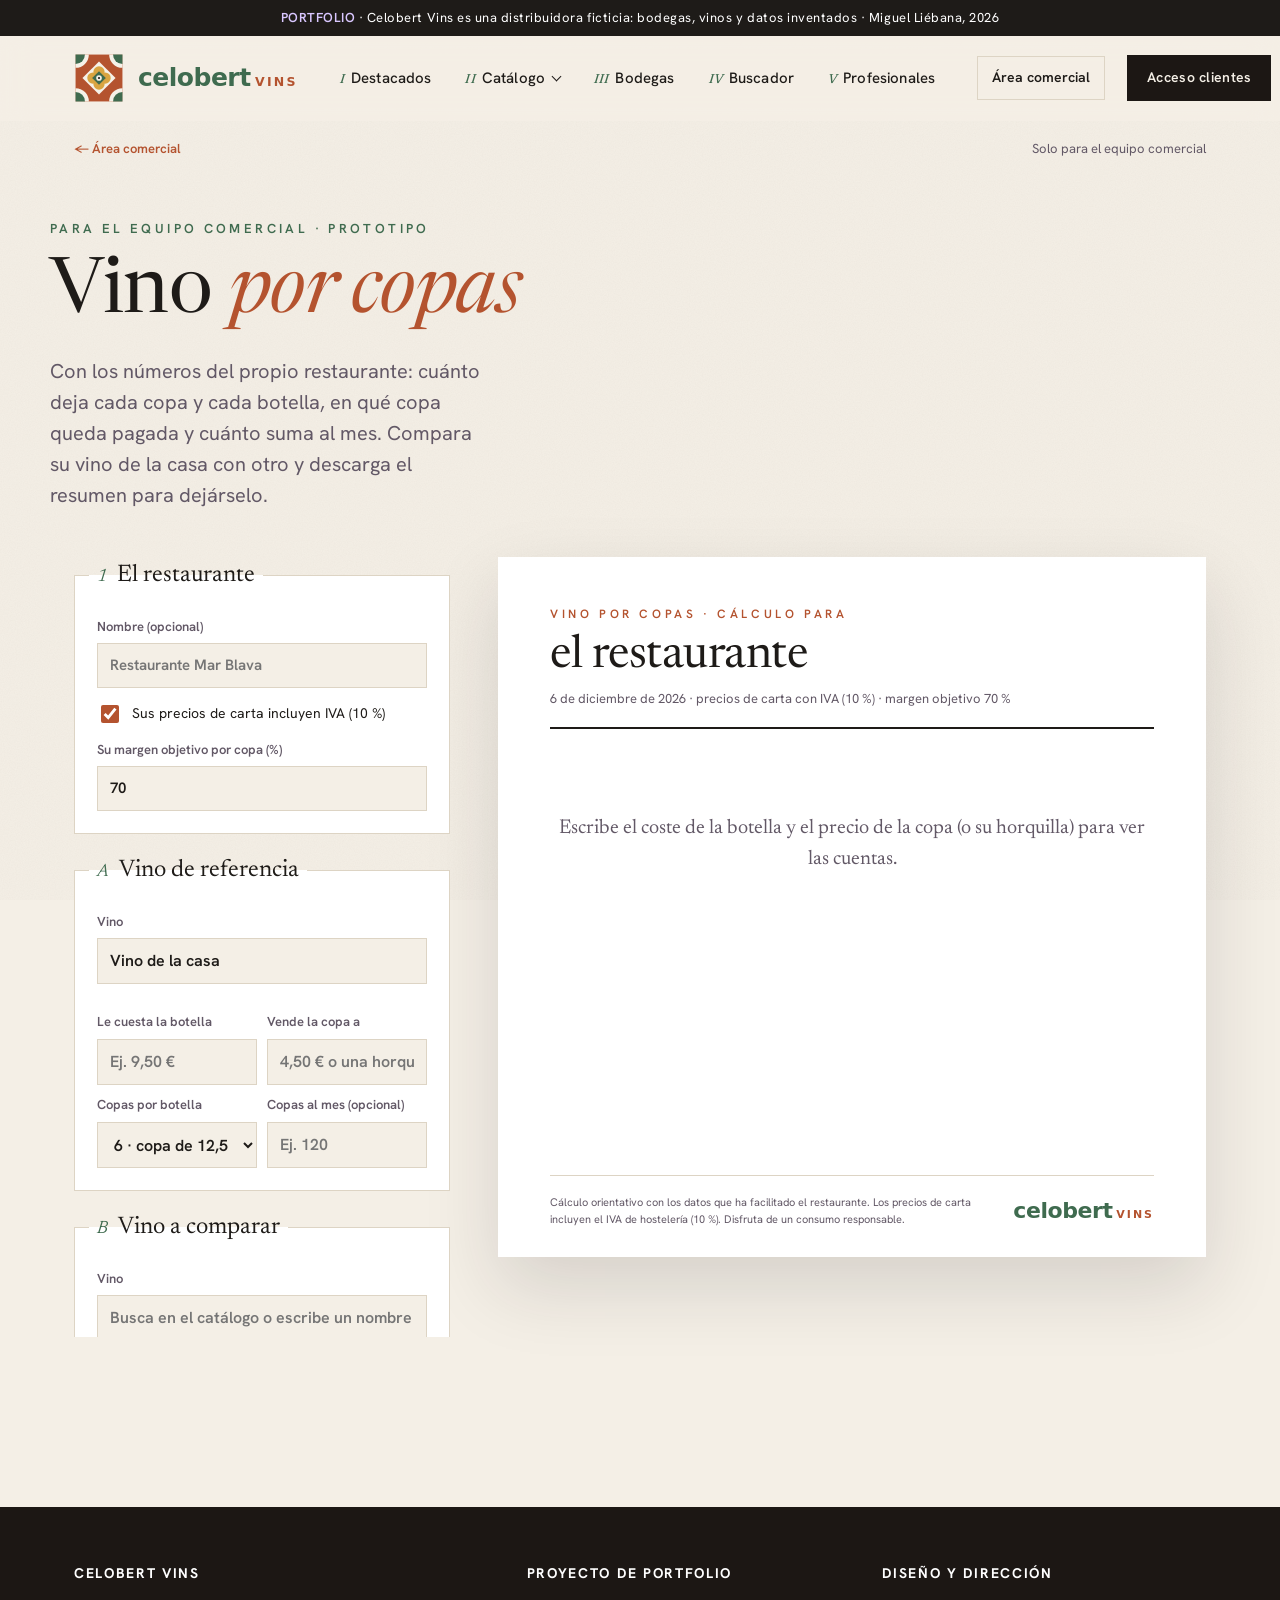
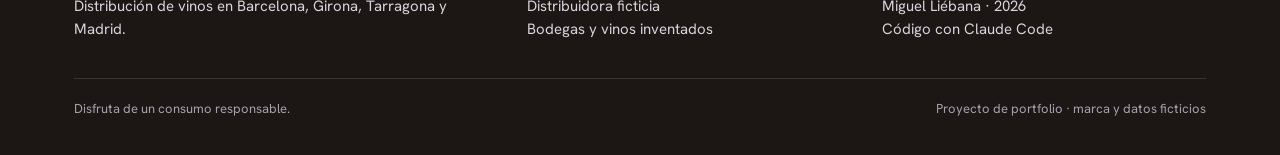
==== commit 335887dc: "Precios y datos de prueba, siempre marcados como tales Co-Authored-By: Claude Opus 5.5 <noreply@anth" ====
--- a/calculadora.html
+++ b/calculadora.html
@@ -32,6 +32,7 @@
         <div id="cp-vinos" class="cp-vinos"></div>
         <div class="pp-actions">
           <button type="button" class="btn solid" id="cp-pdf">Descargar el resumen (PDF)</button>
+          <button type="button" class="btn" id="cp-test">Datos de prueba</button>
           <button type="button" class="btn ghost" id="cp-reset">Empezar de nuevo</button>
         </div>
         <p class="cc-hint">Todos los datos los pone el restaurante: aquí no hay precios de tarifa ni cifras nuestras.</p>
--- a/styles.css
+++ b/styles.css
@@ -1280,3 +1280,189 @@
 .cp-print .cp-big small { margin-top: 4px; line-height: 1.6 !important; }
 .cp-print .cp-name { line-height: 1.4 !important; }
 .cp-print .cp-verdict { line-height: 1.6 !important; }
+
+/* =====================================================================
+   Bodegas (bodegas.html y bodega.html)
+   ===================================================================== */
+.wlink { color: inherit; text-decoration: none; }
+.wlink:hover { color: var(--purple); text-decoration: underline; text-underline-offset: 4px; }
+.bd-index-hero { padding: 64px 0 18px; }
+.bd-index-hero h1 { font-size: clamp(42px, 6vw, 84px); max-width: 16ch; }
+.bd-index-hero h1 em { color: var(--purple); }
+.bd-filters { display: grid; gap: 14px; margin-top: 26px; }
+.bd-chips { display: flex; flex-wrap: wrap; gap: 8px; }
+.bd-chip { font: 500 14px var(--sans); padding: 8px 14px; border: 1.5px solid var(--line); background: #fff; color: var(--ink); cursor: pointer; }
+.bd-chip.on { background: var(--ink); border-color: var(--ink); color: var(--paper); }
+.bd-filter-row { display: flex; flex-wrap: wrap; gap: 10px; align-items: center; }
+.bd-q { flex: 1 1 280px; }
+.bd-q input, .bd-filter-row select { width: 100%; font: inherit; font-size: 16px; padding: 12px 14px; border: 1.5px solid var(--line); background: #fff; }
+.bd-filter-row select { width: auto; }
+.bd-count { font-size: 14px; color: var(--ink-2); margin-left: auto; }
+.bd-group { padding: 26px 0 10px; }
+.bd-group h2 { font-size: 34px; margin: 0 0 16px; padding-bottom: 10px; border-bottom: 1.5px solid var(--ink); display: flex; align-items: baseline; gap: 10px; }
+.bd-group h2 small { font-family: var(--sans); font-size: 14px; color: var(--ink-2); }
+.bd-cards { display: grid; grid-template-columns: repeat(auto-fill, minmax(270px, 1fr)); gap: 18px; }
+.bd-card { display: flex; flex-direction: column; background: #fff; border: 1px solid var(--line); text-decoration: none; color: var(--ink); overflow: hidden; transition: transform 0.3s cubic-bezier(0.22, 1, 0.36, 1), box-shadow 0.3s; }
+.bd-card:hover { transform: translateY(-4px); box-shadow: 0 22px 46px rgba(34, 28, 38, 0.12); }
+.bd-photo { display: block; aspect-ratio: 525 / 370; background: var(--paper-2); overflow: hidden; }
+.bd-photo img { width: 100%; height: 100%; object-fit: cover; display: block; transition: transform 0.8s cubic-bezier(0.22, 1, 0.36, 1); }
+.bd-card:hover .bd-photo img { transform: scale(1.04); }
+.bd-bottles { display: flex; justify-content: center; align-items: flex-end; gap: 6%; height: 100%; padding: 8% 10% 6%; background: radial-gradient(70% 80% at 50% 70%, #fff 0%, var(--paper-2) 100%); }
+.bd-bottles img { height: 100%; width: auto; max-width: 18%; object-fit: contain; filter: drop-shadow(0 8px 8px rgba(0, 0, 0, 0.15)); }
+.bd-text { display: grid; gap: 6px; padding: 16px 18px 18px; }
+.bd-text small { font-size: 11px; font-weight: 600; letter-spacing: 0.2em; text-transform: uppercase; color: var(--olive); }
+.bd-text b { font-family: var(--serif); font-weight: 500; font-size: 24px; line-height: 1.15; }
+.bd-sum { font-size: 14px; line-height: 1.5; color: var(--ink-2); display: -webkit-box; -webkit-line-clamp: 3; -webkit-box-orient: vertical; overflow: hidden; }
+.bd-text em { font-style: normal; font-weight: 600; font-size: 14px; color: var(--purple); margin-top: 4px; }
+.bd-empty { color: var(--ink-2); padding: 40px 0; }
+#bd-grid { padding-bottom: 80px; }
+/* ficha */
+.bd-hero { display: grid; grid-template-columns: 1fr minmax(320px, 525px); gap: 56px; align-items: center; padding: 40px 0 60px; }
+.bd-hero h1 { font-size: clamp(44px, 6vw, 86px); line-height: 1.02; margin: 6px 0 16px; }
+.bd-hero .lead { max-width: 52ch; }
+.bd-facts { display: grid; grid-template-columns: repeat(auto-fit, minmax(150px, 1fr)); gap: 14px 28px; margin: 24px 0 26px; padding: 18px 0; border-top: 1px solid var(--line); border-bottom: 1px solid var(--line); }
+.bd-facts dt { font-size: 11px; font-weight: 600; letter-spacing: 0.2em; text-transform: uppercase; color: var(--ink-2); margin-bottom: 6px; }
+.bd-facts dd { margin: 0; font-family: var(--serif); font-size: 19px; line-height: 1.35; }
+.bd-hero-photo { margin: 0; position: relative; }
+.bd-hero-photo img { width: 100%; height: auto; display: block; box-shadow: 0 30px 60px rgba(34, 28, 38, 0.2); }
+.bd-hero-photo::before { content: ""; position: absolute; inset: 18px -18px -18px 18px; border: 1.5px solid var(--olive); z-index: -1; }
+.bd-hero-photo.no-photo { aspect-ratio: 525 / 370; }
+.bd-bottles.big { height: 100%; box-shadow: 0 30px 60px rgba(34, 28, 38, 0.12); }
+.bd-hero-photo figcaption { font-size: 12px; color: var(--ink-2); margin-top: 28px; }
+.bd-label { font-size: 12px; font-weight: 600; letter-spacing: 0.3em; text-transform: uppercase; color: var(--olive); margin: 0 0 16px; }
+.bd-story { padding: 40px 0 50px; border-top: 1px solid var(--line); }
+.bd-story-text { columns: 2 340px; column-gap: 56px; }
+.bd-story-text p { font-family: var(--serif); font-size: 19px; line-height: 1.65; margin: 0 0 18px; break-inside: avoid-column; }
+.bd-story-text p:first-child::first-letter { float: left; font-size: 74px; line-height: 0.82; padding: 8px 10px 0 0; color: var(--purple); font-style: italic; }
+.bd-wines { padding: 40px 0 50px; border-top: 1px solid var(--line); }
+.bd-wines-head h2 { font-size: clamp(32px, 4vw, 52px); margin: 0 0 10px; }
+.bd-tipo { font-size: 26px; margin: 30px 0 14px; display: flex; gap: 10px; align-items: baseline; }
+.bd-tipo small { font-family: var(--sans); font-size: 13px; color: var(--ink-2); }
+.bd-wine-grid { display: grid; grid-template-columns: repeat(auto-fill, minmax(160px, 1fr)); gap: 14px; }
+.bd-wine { display: grid; justify-items: center; text-align: center; gap: 6px; padding: 16px 12px 14px; background: #fff; border: 1px solid var(--line); text-decoration: none; color: var(--ink); transition: transform 0.25s, box-shadow 0.25s; }
+.bd-wine:hover { transform: translateY(-3px); box-shadow: 0 16px 34px rgba(34, 28, 38, 0.1); }
+.bd-wine-img { height: 190px; display: flex; align-items: flex-end; }
+.bd-wine-img img { height: 100%; width: auto; max-width: 90px; object-fit: contain; }
+.bd-wine b { font-family: var(--serif); font-weight: 500; font-size: 17px; line-height: 1.25; }
+.bd-wine small { font-size: 12px; color: var(--ink-2); line-height: 1.4; }
+.bd-others { padding: 40px 0 80px; border-top: 1px solid var(--line); }
+.bd-cards.small { grid-template-columns: repeat(auto-fill, minmax(220px, 1fr)); margin-bottom: 24px; }
+.bd-cards.small .bd-text b { font-size: 20px; }
+@media (max-width: 900px) {
+  .bd-hero { grid-template-columns: 1fr; gap: 34px; padding-top: 24px; }
+  .bd-hero-photo { order: -1; margin-right: 18px; }
+  .bd-count { margin-left: 0; width: 100%; }
+  .bd-filter-row select { width: 100%; }
+  .bd-story-text p { font-size: 17px; }
+  .bd-wine-grid { grid-template-columns: repeat(2, 1fr); }
+  .bd-wine-img { height: 150px; }
+}
+.bd-hero-photo::before { inset: 18px -18px 26px 18px; }
+.bd-hero-photo figcaption { margin-top: 34px; }
+.bd-bottles img { mix-blend-mode: multiply; filter: none; }
+/* las botellas de Celobert son SVG transparentes: sin fundido (Safari las recuadra) y con sombra */
+.bd-bottles img { mix-blend-mode: normal; filter: drop-shadow(0 8px 8px rgba(0, 0, 0, 0.18)); }
+.bd-hero-photo .bd-bottles img { box-shadow: none; }
+
+/* calculadora: las cifras con las que se queda el cliente, grandes */
+.cp-heroes { display: grid; grid-template-columns: 1fr; gap: 14px; margin-bottom: 18px; }
+.cp-heroes.n2 { grid-template-columns: 1fr 1fr; } .cp-heroes.n3 { grid-template-columns: 1fr 1fr 1fr; }
+.cp-hero-card { background: var(--paper); border: 1px solid var(--line); border-top: 4px solid var(--purple); padding: 18px 20px 16px; display: flex; flex-direction: column; gap: 6px; }
+.cp-hero-card.empty { border-top-color: var(--line); opacity: 0.6; }
+.cp-hero-top { display: flex; align-items: center; gap: 12px; margin-bottom: 6px; }
+.cp-hero-top img { height: 74px; width: auto; filter: drop-shadow(0 8px 8px rgba(0, 0, 0, 0.18)); }
+.cp-hero-top .cp-letter { width: 44px; height: 44px; margin: 0; font-size: 22px; flex: none; }
+.cp-hero-card .cp-name { margin: 0; font-size: 20px; }
+.cp-hero-card .cp-mid { margin: 2px 0 0; }
+.cp-huge { font-family: var(--serif); font-size: 50px; line-height: 1.12; color: var(--purple); margin: 6px 0 0; letter-spacing: -0.01em; }
+.cp-huge.month { font-size: 40px; color: var(--ink); }
+.cp-heroes.n3 .cp-huge { font-size: 38px; } .cp-heroes.n3 .cp-huge.month { font-size: 30px; }
+.cp-huge small { display: block; font-family: var(--sans); font-size: 12px; font-weight: 600; letter-spacing: 0.16em; text-transform: uppercase; color: var(--ink-2); margin-top: 2px; }
+.cp-kpis { display: grid; grid-template-columns: repeat(3, 1fr); gap: 8px; margin: 10px 0 0; padding-top: 12px; border-top: 1px solid var(--line); }
+.cp-kpis dt { font-size: 10.5px; font-weight: 600; letter-spacing: 0.14em; text-transform: uppercase; color: var(--ink-2); }
+.cp-kpis dd { margin: 4px 0 0; font-family: var(--serif); font-size: 19px; line-height: 1.25; }
+.cp-detail-k { font-size: 11px; font-weight: 600; letter-spacing: 0.3em; text-transform: uppercase; color: var(--olive); margin: 22px 0 6px; }
+.cp-verdict small { font-family: var(--sans); font-size: 12px; color: var(--ink-2); }
+.cp-print .cp-huge { line-height: 1.3 !important; }
+.cp-print .cp-huge small { line-height: 1.6 !important; margin-top: 6px; }
+.cp-print .cp-kpis dd { line-height: 1.45 !important; }
+@media (max-width: 700px) {
+  .cp-heroes.n2, .cp-heroes.n3 { grid-template-columns: 1fr; }
+  .cp-huge, .cp-heroes.n3 .cp-huge { font-size: 42px; }
+  .cp-huge.month, .cp-heroes.n3 .cp-huge.month { font-size: 32px; }
+}
+
+/* =====================================================================
+   Recomendador (recomendador.html)
+   ===================================================================== */
+.rc-wrap { max-width: 980px; padding-top: 40px; padding-bottom: 90px; }
+.rc-bar { height: 4px; background: var(--line); margin: 14px 0 8px; overflow: hidden; }
+.rc-bar i { display: block; height: 100%; width: 0; background: var(--purple); transition: width 0.5s cubic-bezier(0.22, 1, 0.36, 1); }
+.rc-count { font-size: 13px; color: var(--ink-2); margin: 0 0 28px; }
+.rc-q h2 { font-size: clamp(34px, 5vw, 64px); line-height: 1.08; margin: 0 0 28px; animation: rc-in 0.5s cubic-bezier(0.22, 1, 0.36, 1) both; }
+.rc-opts { display: grid; grid-template-columns: repeat(auto-fill, minmax(230px, 1fr)); gap: 12px; }
+.rc-opt { font: 500 18px var(--sans); text-align: left; padding: 22px 22px; background: #fff; border: 1.5px solid var(--line); color: var(--ink); cursor: pointer; transition: border-color 0.2s, transform 0.2s, box-shadow 0.2s; animation: rc-in 0.5s cubic-bezier(0.22, 1, 0.36, 1) both; touch-action: manipulation; }
+.rc-opt:nth-child(2) { animation-delay: 0.04s; } .rc-opt:nth-child(3) { animation-delay: 0.08s; } .rc-opt:nth-child(4) { animation-delay: 0.12s; } .rc-opt:nth-child(n+5) { animation-delay: 0.16s; }
+.rc-opt:hover { border-color: var(--purple); transform: translateY(-2px); box-shadow: 0 12px 26px rgba(34, 28, 38, 0.08); }
+.rc-opt.on { border-color: var(--purple); background: rgba(180, 83, 47, 0.06); }
+@keyframes rc-in { from { opacity: 0; transform: translateY(12px); } }
+.rc-nav { display: flex; justify-content: space-between; align-items: center; margin-top: 22px; }
+.rc-hint { font-size: 13px; color: var(--ink-2); }
+.rc-result h2 { font-size: clamp(32px, 4.6vw, 58px); line-height: 1.1; margin: 6px 0 14px; }
+.rc-result h2 em { color: var(--purple); }
+.rc-why { font-family: var(--serif); font-size: 19px; line-height: 1.5; max-width: 62ch; margin: 0 0 26px; }
+.rc-cards { display: grid; grid-template-columns: repeat(auto-fill, minmax(280px, 1fr)); gap: 14px; }
+.rc-card { position: relative; display: grid; grid-template-columns: 70px 1fr; gap: 14px; padding: 18px 16px; background: #fff; border: 1px solid var(--line); }
+.rc-card.first { border: 2px solid var(--purple); box-shadow: 0 18px 40px rgba(180, 83, 47, 0.1); }
+.rc-badge { position: absolute; top: -11px; left: 14px; font-size: 11px; font-weight: 600; letter-spacing: 0.1em; text-transform: uppercase; background: var(--purple); color: #fff; padding: 3px 9px; }
+.rc-img img { width: 70px; height: 170px; object-fit: contain; display: block; }
+.rc-body small { display: block; font-size: 12px; color: var(--ink-2); }
+.rc-body b { display: block; font-family: var(--serif); font-weight: 500; font-size: 21px; line-height: 1.2; margin: 3px 0 8px; }
+.rc-tags { display: flex; flex-wrap: wrap; gap: 5px; margin-bottom: 12px; }
+.rc-tags span { font-size: 11px; font-weight: 600; padding: 3px 8px; background: var(--paper-2); }
+.rc-tags .v { background: var(--night); color: var(--gold); } .rc-tags .o { background: #fbf1dc; color: #8a5a00; }
+.rc-add { font: 600 13px var(--sans); padding: 8px 12px; border: 1.5px solid var(--purple); color: var(--purple); background: transparent; cursor: pointer; }
+.rc-add:hover { background: var(--purple); color: #fff; }
+.rc-add:disabled { border-color: var(--line); color: var(--ink-2); background: var(--paper-2); cursor: default; }
+.rc-note { font-size: 13px; color: #8a5a00; margin: 14px 0 0; }
+.rc-actions { display: flex; flex-wrap: wrap; gap: 10px; margin-top: 28px; }
+.rc-fine { font-size: 12px; color: var(--ink-2); margin-top: 18px; max-width: 70ch; }
+@media (max-width: 700px) { .rc-opts { grid-template-columns: 1fr; } .rc-opt { padding: 18px; font-size: 17px; } }
+
+/* propuesta: ofertas */
+.pp-offer-row { display: flex; flex-wrap: wrap; gap: 8px; align-items: center; }
+.pp-offer-row select { font: inherit; font-size: 14px; padding: 7px 8px; border: 1.5px solid var(--line); background: var(--paper); }
+.pp-mini { display: inline-flex; align-items: center; gap: 6px; font-size: 13px; color: var(--ink-2); }
+.pp-mini input { width: 56px !important; padding: 6px 8px !important; font-size: 15px !important; text-align: center; }
+.pp-of-grid { display: grid; grid-template-columns: 1fr 1fr; gap: 10px; }
+.pp-of-grid label:last-child { grid-column: 1 / -1; }
+.pp-of-grid input { font: inherit; font-size: 15px; padding: 9px 10px; border: 1.5px solid var(--line); background: var(--paper); width: 100%; }
+.pp-offer { display: inline-block; font-size: 11.5px; font-weight: 700; padding: 3px 8px; background: var(--purple); color: #fff; white-space: nowrap; }
+.pp-free { display: block; color: var(--purple); font-weight: 700; font-size: 11.5px; }
+.pp-save { display: block; color: #2f7a4a; font-weight: 600; font-size: 11.5px; }
+.pp-nudge { display: block; color: #8a5a00; font-size: 11px; margin-top: 3px; }
+.pp-table tfoot tr.sub td { border-top: 0; font-weight: 500; padding-top: 6px; color: #2f7a4a; }
+.pp-savings { display: grid; grid-template-columns: auto 1fr; gap: 22px; align-items: center; margin: 18px 8% 0; padding: 18px 22px; background: rgba(47, 122, 74, 0.07); border: 1px solid rgba(47, 122, 74, 0.25); }
+.pp-save-big span { display: block; font-size: 11px; font-weight: 600; letter-spacing: 0.2em; text-transform: uppercase; color: #2f7a4a; }
+.pp-save-big b { display: block; font-family: var(--serif); font-weight: 500; font-size: 44px; line-height: 1.15; color: #2f7a4a; }
+.pp-save-big small { display: block; font-size: 12px; color: var(--ink-2); }
+.pp-save-list { list-style: none; margin: 0; padding: 0; display: grid; gap: 6px; font-size: 13px; }
+.pp-save-list li { display: flex; justify-content: space-between; gap: 12px; border-bottom: 1px dashed rgba(47, 122, 74, 0.25); padding-bottom: 5px; }
+.pp-save-list li span { color: var(--ink-2); }
+.pp-save-list li.nudge b { color: #8a5a00; }
+.pp-wine-offer { font-size: 15px; line-height: 1.5; margin: 0 0 10px; }
+.pp-export .pp-savings { margin: 18px 64px 0 !important; }
+.pp-export .pp-save-big b { line-height: 1.3 !important; }
+.pp-export .pp-offer { line-height: 1.5 !important; }
+@media screen and (max-width: 700px) { .pp-savings { grid-template-columns: 1fr; margin: 16px 22px 0; } .pp-table th:nth-child(4), .pp-table td:nth-child(4) { display: table-cell; } }
+@media screen and (max-width: 700px) { .pp-table th:nth-child(2), .pp-table td:nth-child(2) { display: table-cell; } }
+.pp-export .pp-offer { line-height: 12px !important; padding: 3px 8px 9px !important; }
+.pp-export .pp-save-big small { margin-top: 10px; line-height: 1.5 !important; }
+.pp-export .pp-free, .pp-export .pp-save, .pp-export .pp-nudge { line-height: 1.5 !important; margin-top: 2px; }
+
+/* precios de prueba: siempre visibles como tales */
+.pp-test-tag { display: inline-block; font-size: 10px; font-weight: 700; letter-spacing: 0.08em; text-transform: uppercase; color: #8a5a00; background: #fbf1dc; padding: 1px 6px; margin-left: 6px; }
+.pp-li-main .pp-test-tag { margin: -2px 0 0; justify-self: start; }
+.pp-test-note { margin: 10px 8% 0; font-size: 12px; font-weight: 600; color: #8a5a00; }
+.pp-export .pp-test-note { margin: 10px 64px 0 !important; }
+.pp-export .pp-test-tag { line-height: 10px !important; padding: 1px 6px 6px !important; }
